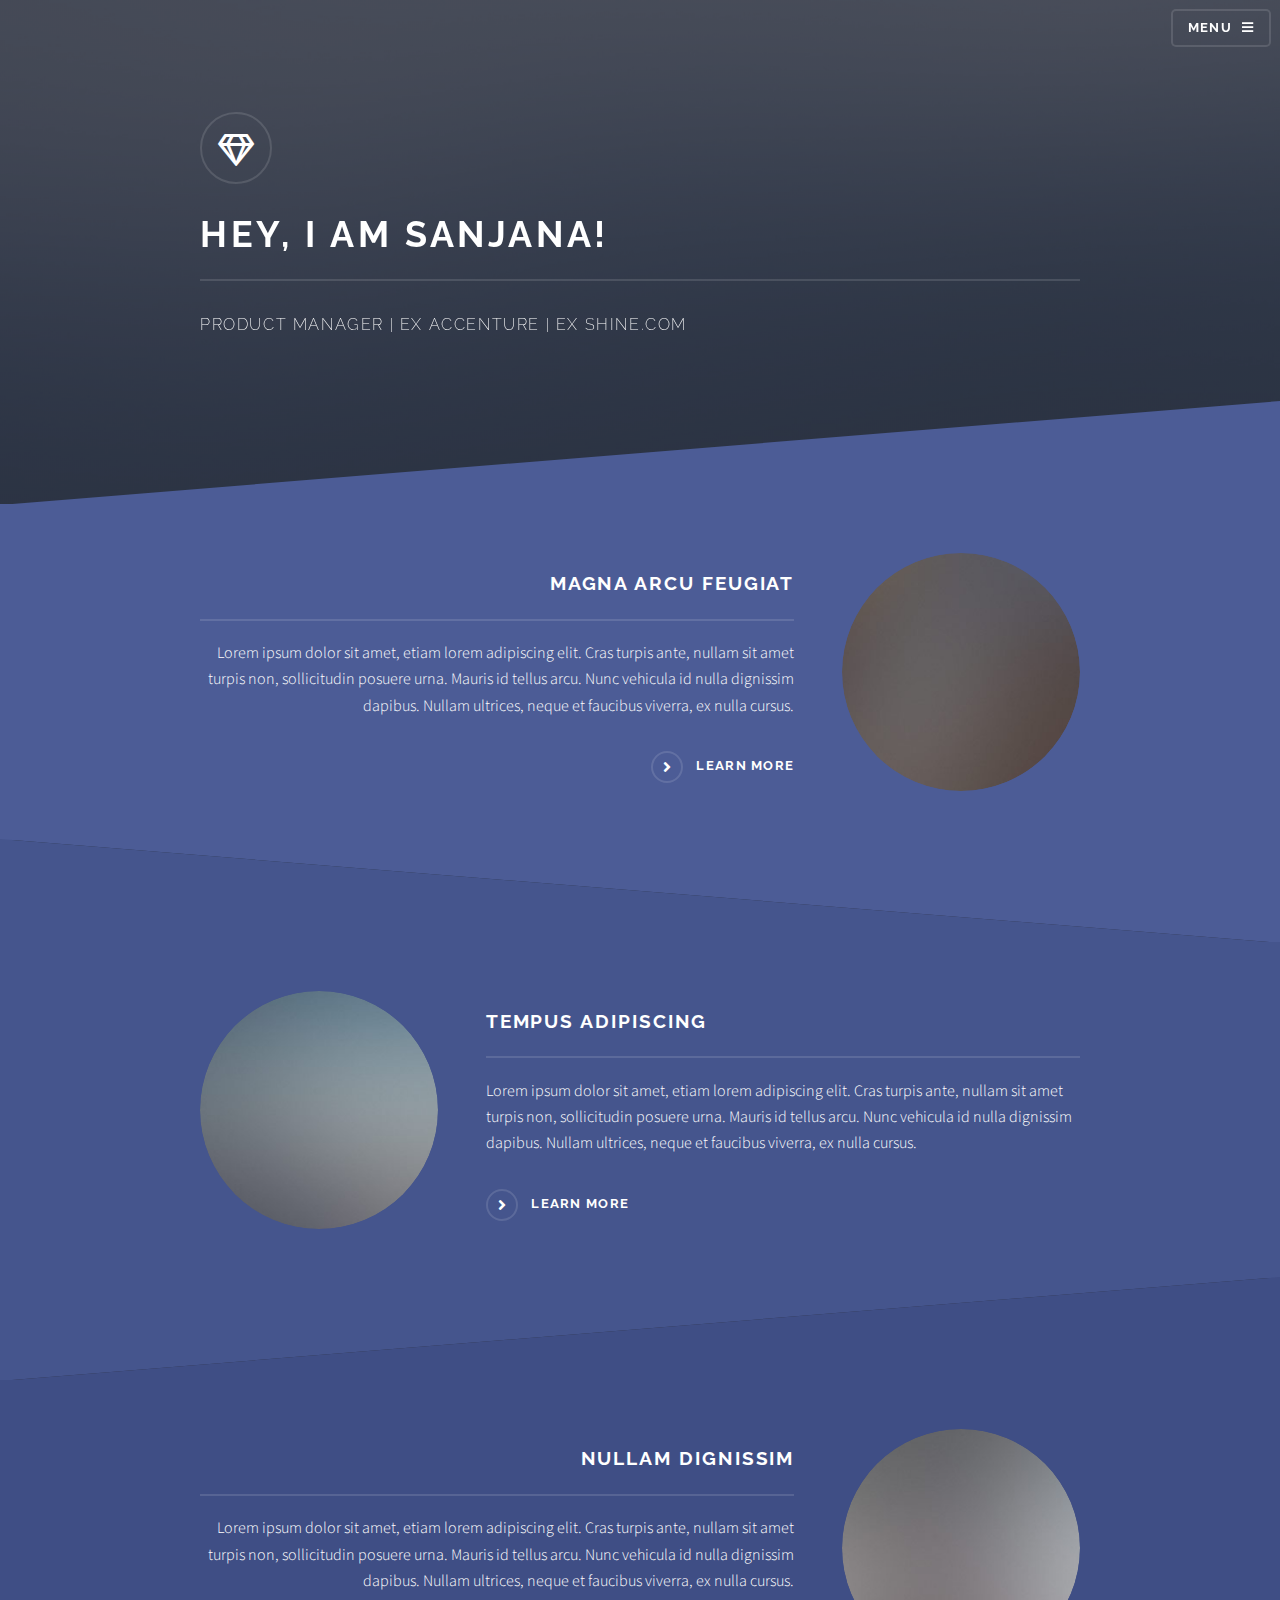
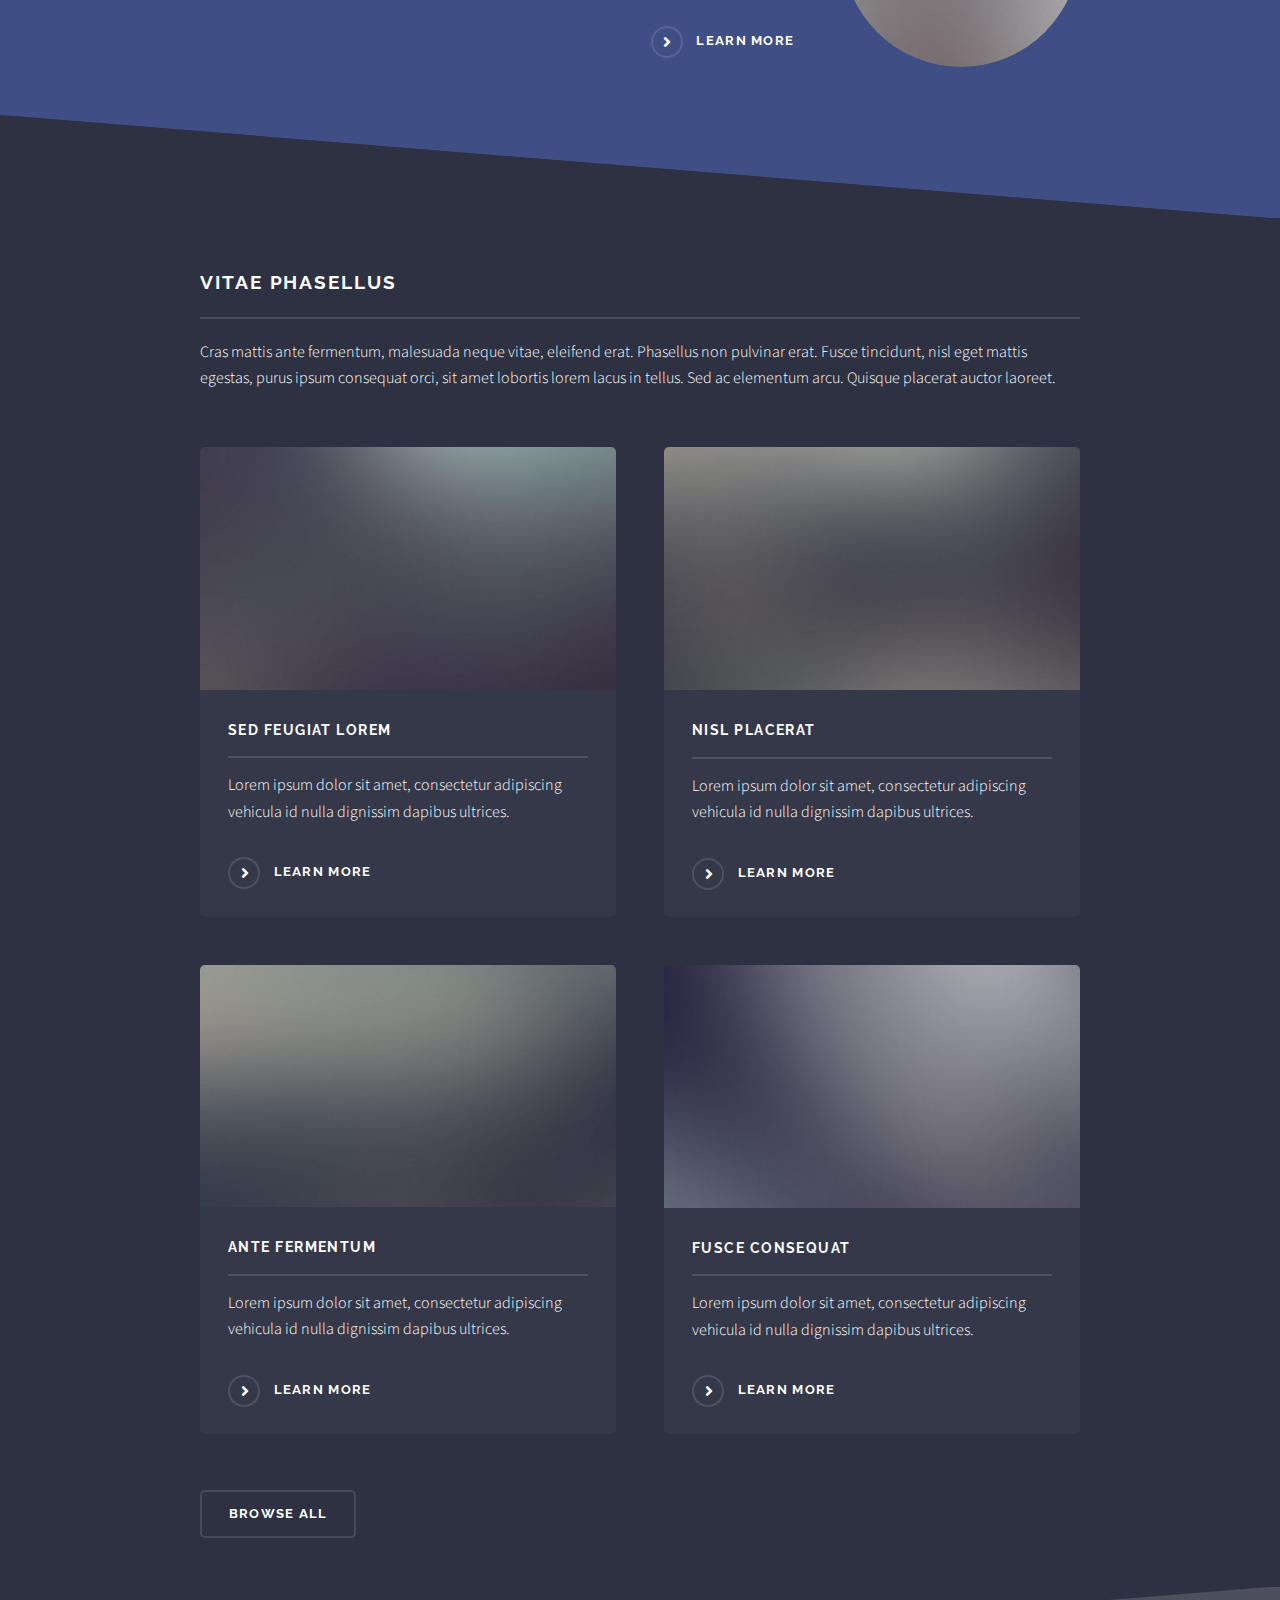
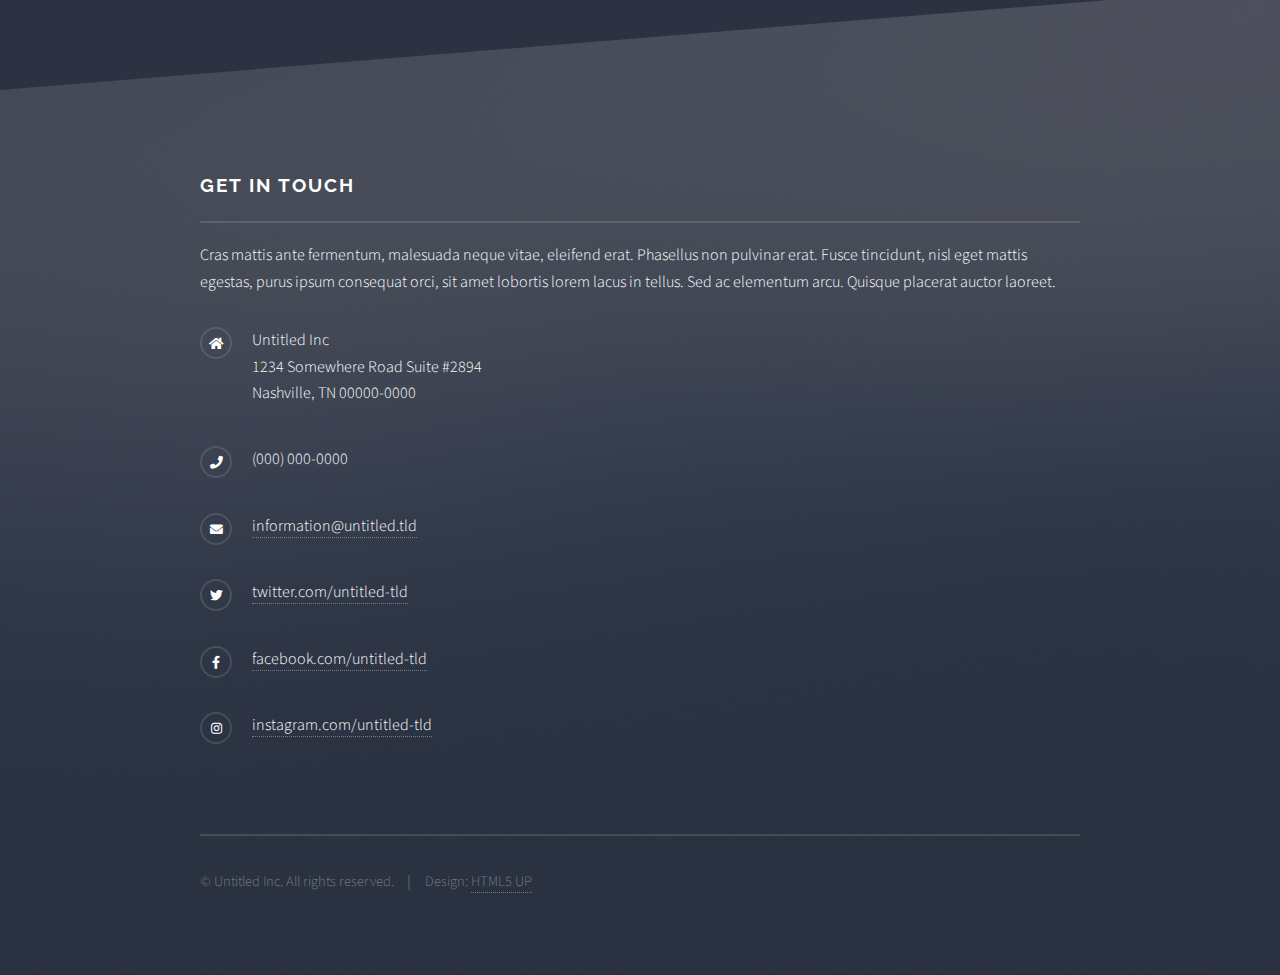
==== index.html @ 0831debf "Update index.html" ====
<!DOCTYPE HTML>
<html>
	<head>
		<title>Sanjana Dutta</title>
		<meta charset="utf-8" />
		<meta name="viewport" content="width=device-width, initial-scale=1, user-scalable=no" />
		<link rel="stylesheet" href="assets/css/main.css" />
		<noscript><link rel="stylesheet" href="assets/css/noscript.css" /></noscript>
	</head>
	<body class="is-preload">

		<!-- Page Wrapper -->
			<div id="page-wrapper">

				<!-- Header -->
					<header id="header" class="alt">
						<h1><a href="index.html">Solid State</a></h1>
						<nav>
							<a href="#menu">Menu</a>
						</nav>
					</header>

				<!-- Menu -->
					<nav id="menu">
						<div class="inner">
							<h2>Menu</h2>
							<ul class="links">
								<li><a href="index.html">Home</a></li>
								<li><a href="generic.html">Generic</a></li>
								<li><a href="elements.html">Elements</a></li>
							</ul>
							<a href="#" class="close">Close</a>
						</div>
					</nav>

				<!-- Banner -->
					<section id="banner">
						<div class="inner">
							<div class="logo"><span class="icon fa-gem"></span></div>
							<h2>Hey, I am Sanjana!</h2>
							<p>Product Manager | Ex Accenture | Ex Shine.com</p>
						</div>
					</section>

				<!-- Wrapper -->
					<section id="wrapper">

						<!-- One -->
							<section id="one" class="wrapper spotlight style1">
								<div class="inner">
									<a href="#" class="image"><img src="images/pic01.jpg" alt="" /></a>
									<div class="content">
										<h2 class="major">Magna arcu feugiat</h2>
										<p>Lorem ipsum dolor sit amet, etiam lorem adipiscing elit. Cras turpis ante, nullam sit amet turpis non, sollicitudin posuere urna. Mauris id tellus arcu. Nunc vehicula id nulla dignissim dapibus. Nullam ultrices, neque et faucibus viverra, ex nulla cursus.</p>
										<a href="#" class="special">Learn more</a>
									</div>
								</div>
							</section>

						<!-- Two -->
							<section id="two" class="wrapper alt spotlight style2">
								<div class="inner">
									<a href="#" class="image"><img src="images/pic02.jpg" alt="" /></a>
									<div class="content">
										<h2 class="major">Tempus adipiscing</h2>
										<p>Lorem ipsum dolor sit amet, etiam lorem adipiscing elit. Cras turpis ante, nullam sit amet turpis non, sollicitudin posuere urna. Mauris id tellus arcu. Nunc vehicula id nulla dignissim dapibus. Nullam ultrices, neque et faucibus viverra, ex nulla cursus.</p>
										<a href="#" class="special">Learn more</a>
									</div>
								</div>
							</section>

						<!-- Three -->
							<section id="three" class="wrapper spotlight style3">
								<div class="inner">
									<a href="#" class="image"><img src="images/pic03.jpg" alt="" /></a>
									<div class="content">
										<h2 class="major">Nullam dignissim</h2>
										<p>Lorem ipsum dolor sit amet, etiam lorem adipiscing elit. Cras turpis ante, nullam sit amet turpis non, sollicitudin posuere urna. Mauris id tellus arcu. Nunc vehicula id nulla dignissim dapibus. Nullam ultrices, neque et faucibus viverra, ex nulla cursus.</p>
										<a href="#" class="special">Learn more</a>
									</div>
								</div>
							</section>

						<!-- Four -->
							<section id="four" class="wrapper alt style1">
								<div class="inner">
									<h2 class="major">Vitae phasellus</h2>
									<p>Cras mattis ante fermentum, malesuada neque vitae, eleifend erat. Phasellus non pulvinar erat. Fusce tincidunt, nisl eget mattis egestas, purus ipsum consequat orci, sit amet lobortis lorem lacus in tellus. Sed ac elementum arcu. Quisque placerat auctor laoreet.</p>
									<section class="features">
										<article>
											<a href="#" class="image"><img src="images/pic04.jpg" alt="" /></a>
											<h3 class="major">Sed feugiat lorem</h3>
											<p>Lorem ipsum dolor sit amet, consectetur adipiscing vehicula id nulla dignissim dapibus ultrices.</p>
											<a href="#" class="special">Learn more</a>
										</article>
										<article>
											<a href="#" class="image"><img src="images/pic05.jpg" alt="" /></a>
											<h3 class="major">Nisl placerat</h3>
											<p>Lorem ipsum dolor sit amet, consectetur adipiscing vehicula id nulla dignissim dapibus ultrices.</p>
											<a href="#" class="special">Learn more</a>
										</article>
										<article>
											<a href="#" class="image"><img src="images/pic06.jpg" alt="" /></a>
											<h3 class="major">Ante fermentum</h3>
											<p>Lorem ipsum dolor sit amet, consectetur adipiscing vehicula id nulla dignissim dapibus ultrices.</p>
											<a href="#" class="special">Learn more</a>
										</article>
										<article>
											<a href="#" class="image"><img src="images/pic07.jpg" alt="" /></a>
											<h3 class="major">Fusce consequat</h3>
											<p>Lorem ipsum dolor sit amet, consectetur adipiscing vehicula id nulla dignissim dapibus ultrices.</p>
											<a href="#" class="special">Learn more</a>
										</article>
									</section>
									<ul class="actions">
										<li><a href="#" class="button">Browse All</a></li>
									</ul>
								</div>
							</section>

					</section>

				<!-- Footer -->
					<section id="footer">
						<div class="inner">
							<h2 class="major">Get in touch</h2>
							<p>Cras mattis ante fermentum, malesuada neque vitae, eleifend erat. Phasellus non pulvinar erat. Fusce tincidunt, nisl eget mattis egestas, purus ipsum consequat orci, sit amet lobortis lorem lacus in tellus. Sed ac elementum arcu. Quisque placerat auctor laoreet.</p>
							<ul class="contact">
								<li class="icon solid fa-home">
									Untitled Inc<br />
									1234 Somewhere Road Suite #2894<br />
									Nashville, TN 00000-0000
								</li>
								<li class="icon solid fa-phone">(000) 000-0000</li>
								<li class="icon solid fa-envelope"><a href="#">information@untitled.tld</a></li>
								<li class="icon brands fa-twitter"><a href="#">twitter.com/untitled-tld</a></li>
								<li class="icon brands fa-facebook-f"><a href="#">facebook.com/untitled-tld</a></li>
								<li class="icon brands fa-instagram"><a href="#">instagram.com/untitled-tld</a></li>
							</ul>
							<ul class="copyright">
								<li>&copy; Untitled Inc. All rights reserved.</li><li>Design: <a href="http://html5up.net">HTML5 UP</a></li>
							</ul>
						</div>
					</section>

			</div>

		<!-- Scripts -->
			<script src="assets/js/jquery.min.js"></script>
			<script src="assets/js/jquery.scrollex.min.js"></script>
			<script src="assets/js/browser.min.js"></script>
			<script src="assets/js/breakpoints.min.js"></script>
			<script src="assets/js/util.js"></script>
			<script src="assets/js/main.js"></script>

	</body>
</html>
---- assets/css/main.css ----
@import url(fontawesome-all.min.css);
@import url("https://fonts.googleapis.com/css?family=Raleway:200,700|Source+Sans+Pro:300,600,300italic,600italic");

/*
	Solid State by HTML5 UP
	html5up.net | @ajlkn
	Free for personal and commercial use under the CCA 3.0 license (html5up.net/license)
*/

html, body, div, span, applet, object,
iframe, h1, h2, h3, h4, h5, h6, p, blockquote,
pre, a, abbr, acronym, address, big, cite,
code, del, dfn, em, img, ins, kbd, q, s, samp,
small, strike, strong, sub, sup, tt, var, b,
u, i, center, dl, dt, dd, ol, ul, li, fieldset,
form, label, legend, table, caption, tbody,
tfoot, thead, tr, th, td, article, aside,
canvas, details, embed, figure, figcaption,
footer, header, hgroup, menu, nav, output, ruby,
section, summary, time, mark, audio, video {
	margin: 0;
	padding: 0;
	border: 0;
	font-size: 100%;
	font: inherit;
	vertical-align: baseline;}

article, aside, details, figcaption, figure,
footer, header, hgroup, menu, nav, section {
	display: block;}

body {
	line-height: 1;
}

ol, ul {
	list-style: none;
}

blockquote, q {
	quotes: none;
}

	blockquote:before, blockquote:after, q:before, q:after {
		content: '';
		content: none;
	}

table {
	border-collapse: collapse;
	border-spacing: 0;
}

body {
	-webkit-text-size-adjust: none;
}

mark {
	background-color: transparent;
	color: inherit;
}

input::-moz-focus-inner {
	border: 0;
	padding: 0;
}

input, select, textarea {
	-moz-appearance: none;
	-webkit-appearance: none;
	-ms-appearance: none;
	appearance: none;
}

/* Basic */

	@-ms-viewport {
		width: device-width;
	}

	body {
		-ms-overflow-style: scrollbar;
	}

	@media screen and (max-width: 480px) {

		html, body {
			min-width: 320px;
		}

	}

	html {
		box-sizing: border-box;
	}

	*, *:before, *:after {
		box-sizing: inherit;
	}

	body {
		background-color: #2e3141;
		background-image: linear-gradient(to top, rgba(46, 49, 65, 0.8), rgba(46, 49, 65, 0.8)), url("../../images/bg.jpg");
		background-size: auto, cover;
		background-attachment: fixed, fixed;
		background-position: center, center;
	}

		body.is-preload *, body.is-preload *:before, body.is-preload *:after {
			-moz-animation: none !important;
			-webkit-animation: none !important;
			-ms-animation: none !important;
			animation: none !important;
			-moz-transition: none !important;
			-webkit-transition: none !important;
			-ms-transition: none !important;
			transition: none !important;
		}

/* Type */

	body, input, select, textarea {
		color: #ffffff;
		font-family: "Source Sans Pro", Helvetica, sans-serif;
		font-size: 16.5pt;
		font-weight: 300;
		line-height: 1.65;
	}

		@media screen and (max-width: 1680px) {

			body, input, select, textarea {
				font-size: 13pt;
			}

		}

		@media screen and (max-width: 1280px) {

			body, input, select, textarea {
				font-size: 12pt;
			}

		}

		@media screen and (max-width: 980px) {

			body, input, select, textarea {
				font-size: 12pt;
			}

		}

		@media screen and (max-width: 736px) {

			body, input, select, textarea {
				font-size: 12pt;
			}

		}

		@media screen and (max-width: 480px) {

			body, input, select, textarea {
				font-size: 12pt;
			}

		}

	a {
		-moz-transition: color 0.2s ease-in-out, border-bottom-color 0.2s ease-in-out;
		-webkit-transition: color 0.2s ease-in-out, border-bottom-color 0.2s ease-in-out;
		-ms-transition: color 0.2s ease-in-out, border-bottom-color 0.2s ease-in-out;
		transition: color 0.2s ease-in-out, border-bottom-color 0.2s ease-in-out;
		border-bottom: dotted 1px rgba(255, 255, 255, 0.35);
		color: #ffffff;
		text-decoration: none;
	}

		a:hover {
			border-bottom-color: transparent;
			color: #ffffff !important;
		}

		a.special:not(.button) {
			text-decoration: none;
			border-bottom: 0;
			display: block;
			font-family: Raleway, Helvetica, sans-serif;
			font-size: 0.8em;
			font-weight: 700;
			letter-spacing: 0.1em;
			margin: 0 0 2em 0;
			text-transform: uppercase;
		}

			a.special:not(.button):before {
				-moz-osx-font-smoothing: grayscale;
				-webkit-font-smoothing: antialiased;
				display: inline-block;
				font-style: normal;
				font-variant: normal;
				text-rendering: auto;
				line-height: 1;
				text-transform: none !important;
				font-family: 'Font Awesome 5 Free';
				font-weight: 900;
			}

			a.special:not(.button):before {
				-moz-transition: background-color 0.2s ease-in-out;
				-webkit-transition: background-color 0.2s ease-in-out;
				-ms-transition: background-color 0.2s ease-in-out;
				transition: background-color 0.2s ease-in-out;
				border-radius: 100%;
				border: solid 2px rgba(255, 255, 255, 0.125);
				content: '\f105';
				display: inline-block;
				font-size: 1.25em;
				height: 2em;
				line-height: 1.75em;
				margin-right: 0.85em;
				text-align: center;
				text-indent: 0.15em;
				vertical-align: middle;
				width: 2em;
			}

			a.special:not(.button):hover:before {
				background-color: rgba(255, 255, 255, 0.025);
			}

			a.special:not(.button):active:before {
				background-color: rgba(255, 255, 255, 0.075);
			}

	strong, b {
		color: #ffffff;
		font-weight: 600;
	}

	em, i {
		font-style: italic;
	}

	p {
		margin: 0 0 2em 0;
	}

	h1, h2, h3, h4, h5, h6 {
		color: #ffffff;
		font-family: Raleway, Helvetica, sans-serif;
		font-weight: 700;
		letter-spacing: 0.1em;
		margin: 0 0 1em 0;
		text-transform: uppercase;
	}

		h1 a, h2 a, h3 a, h4 a, h5 a, h6 a {
			color: inherit;
			text-decoration: none;
			border-bottom: 0;
		}

		h1 span, h2 span, h3 span, h4 span, h5 span, h6 span {
			font-weight: 200;
		}

		h1.major, h2.major, h3.major, h4.major, h5.major, h6.major {
			padding-bottom: 1em;
			border-bottom: solid 2px rgba(255, 255, 255, 0.125);
		}

	h2 {
		font-size: 1.2em;
	}

	h3 {
		font-size: 0.9em;
	}

	h4 {
		font-size: 0.7em;
	}

	h5 {
		font-size: 0.7em;
	}

	h6 {
		font-size: 0.7em;
	}

	@media screen and (max-width: 736px) {

		h2 {
			font-size: 1em;
		}

		h3 {
			font-size: 0.8em;
		}

	}

	sub {
		font-size: 0.8em;
		position: relative;
		top: 0.5em;
	}

	sup {
		font-size: 0.8em;
		position: relative;
		top: -0.5em;
	}

	blockquote {
		border-left: solid 4px rgba(255, 255, 255, 0.125);
		font-style: italic;
		margin: 0 0 2em 0;
		padding: 0.5em 0 0.5em 2em;
	}

	code {
		background: rgba(255, 255, 255, 0.025);
		border-radius: 5px;
		border: solid 2px rgba(255, 255, 255, 0.125);
		font-family: "Courier New", monospace;
		font-size: 0.9em;
		margin: 0 0.25em;
		padding: 0.25em 0.65em;
	}

	pre {
		-webkit-overflow-scrolling: touch;
		font-family: "Courier New", monospace;
		font-size: 0.9em;
		margin: 0 0 2em 0;
	}

		pre code {
			display: block;
			line-height: 1.75em;
			padding: 1em 1.5em;
			overflow-x: auto;
		}

	hr {
		border: 0;
		border-bottom: solid 2px rgba(255, 255, 255, 0.125);
		margin: 2.5em 0;
	}

		hr.major {
			margin: 4em 0;
		}

	.align-left {
		text-align: left;
	}

	.align-center {
		text-align: center;
	}

	.align-right {
		text-align: right;
	}

/* Row */

	.row {
		display: flex;
		flex-wrap: wrap;
		box-sizing: border-box;
		align-items: stretch;
	}

		.row > * {
			box-sizing: border-box;
		}

		.row.gtr-uniform > * > :last-child {
			margin-bottom: 0;
		}

		.row.aln-left {
			justify-content: flex-start;
		}

		.row.aln-center {
			justify-content: center;
		}

		.row.aln-right {
			justify-content: flex-end;
		}

		.row.aln-top {
			align-items: flex-start;
		}

		.row.aln-middle {
			align-items: center;
		}

		.row.aln-bottom {
			align-items: flex-end;
		}

		.row > .imp {
			order: -1;
		}

		.row > .col-1 {
			width: 8.33333%;
		}

		.row > .off-1 {
			margin-left: 8.33333%;
		}

		.row > .col-2 {
			width: 16.66667%;
		}

		.row > .off-2 {
			margin-left: 16.66667%;
		}

		.row > .col-3 {
			width: 25%;
		}

		.row > .off-3 {
			margin-left: 25%;
		}

		.row > .col-4 {
			width: 33.33333%;
		}

		.row > .off-4 {
			margin-left: 33.33333%;
		}

		.row > .col-5 {
			width: 41.66667%;
		}

		.row > .off-5 {
			margin-left: 41.66667%;
		}

		.row > .col-6 {
			width: 50%;
		}

		.row > .off-6 {
			margin-left: 50%;
		}

		.row > .col-7 {
			width: 58.33333%;
		}

		.row > .off-7 {
			margin-left: 58.33333%;
		}

		.row > .col-8 {
			width: 66.66667%;
		}

		.row > .off-8 {
			margin-left: 66.66667%;
		}

		.row > .col-9 {
			width: 75%;
		}

		.row > .off-9 {
			margin-left: 75%;
		}

		.row > .col-10 {
			width: 83.33333%;
		}

		.row > .off-10 {
			margin-left: 83.33333%;
		}

		.row > .col-11 {
			width: 91.66667%;
		}

		.row > .off-11 {
			margin-left: 91.66667%;
		}

		.row > .col-12 {
			width: 100%;
		}

		.row > .off-12 {
			margin-left: 100%;
		}

		.row.gtr-0 {
			margin-top: 0;
			margin-left: 0em;
		}

			.row.gtr-0 > * {
				padding: 0 0 0 0em;
			}

			.row.gtr-0.gtr-uniform {
				margin-top: 0em;
			}

				.row.gtr-0.gtr-uniform > * {
					padding-top: 0em;
				}

		.row.gtr-25 {
			margin-top: 0;
			margin-left: -0.4375em;
		}

			.row.gtr-25 > * {
				padding: 0 0 0 0.4375em;
			}

			.row.gtr-25.gtr-uniform {
				margin-top: -0.4375em;
			}

				.row.gtr-25.gtr-uniform > * {
					padding-top: 0.4375em;
				}

		.row.gtr-50 {
			margin-top: 0;
			margin-left: -0.875em;
		}

			.row.gtr-50 > * {
				padding: 0 0 0 0.875em;
			}

			.row.gtr-50.gtr-uniform {
				margin-top: -0.875em;
			}

				.row.gtr-50.gtr-uniform > * {
					padding-top: 0.875em;
				}

		.row {
			margin-top: 0;
			margin-left: -1.75em;
		}

			.row > * {
				padding: 0 0 0 1.75em;
			}

			.row.gtr-uniform {
				margin-top: -1.75em;
			}

				.row.gtr-uniform > * {
					padding-top: 1.75em;
				}

		.row.gtr-150 {
			margin-top: 0;
			margin-left: -2.625em;
		}

			.row.gtr-150 > * {
				padding: 0 0 0 2.625em;
			}

			.row.gtr-150.gtr-uniform {
				margin-top: -2.625em;
			}

				.row.gtr-150.gtr-uniform > * {
					padding-top: 2.625em;
				}

		.row.gtr-200 {
			margin-top: 0;
			margin-left: -3.5em;
		}

			.row.gtr-200 > * {
				padding: 0 0 0 3.5em;
			}

			.row.gtr-200.gtr-uniform {
				margin-top: -3.5em;
			}

				.row.gtr-200.gtr-uniform > * {
					padding-top: 3.5em;
				}

		@media screen and (max-width: 1680px) {

			.row {
				display: flex;
				flex-wrap: wrap;
				box-sizing: border-box;
				align-items: stretch;
			}

				.row > * {
					box-sizing: border-box;
				}

				.row.gtr-uniform > * > :last-child {
					margin-bottom: 0;
				}

				.row.aln-left {
					justify-content: flex-start;
				}

				.row.aln-center {
					justify-content: center;
				}

				.row.aln-right {
					justify-content: flex-end;
				}

				.row.aln-top {
					align-items: flex-start;
				}

				.row.aln-middle {
					align-items: center;
				}

				.row.aln-bottom {
					align-items: flex-end;
				}

				.row > .imp-xlarge {
					order: -1;
				}

				.row > .col-1-xlarge {
					width: 8.33333%;
				}

				.row > .off-1-xlarge {
					margin-left: 8.33333%;
				}

				.row > .col-2-xlarge {
					width: 16.66667%;
				}

				.row > .off-2-xlarge {
					margin-left: 16.66667%;
				}

				.row > .col-3-xlarge {
					width: 25%;
				}

				.row > .off-3-xlarge {
					margin-left: 25%;
				}

				.row > .col-4-xlarge {
					width: 33.33333%;
				}

				.row > .off-4-xlarge {
					margin-left: 33.33333%;
				}

				.row > .col-5-xlarge {
					width: 41.66667%;
				}

				.row > .off-5-xlarge {
					margin-left: 41.66667%;
				}

				.row > .col-6-xlarge {
					width: 50%;
				}

				.row > .off-6-xlarge {
					margin-left: 50%;
				}

				.row > .col-7-xlarge {
					width: 58.33333%;
				}

				.row > .off-7-xlarge {
					margin-left: 58.33333%;
				}

				.row > .col-8-xlarge {
					width: 66.66667%;
				}

				.row > .off-8-xlarge {
					margin-left: 66.66667%;
				}

				.row > .col-9-xlarge {
					width: 75%;
				}

				.row > .off-9-xlarge {
					margin-left: 75%;
				}

				.row > .col-10-xlarge {
					width: 83.33333%;
				}

				.row > .off-10-xlarge {
					margin-left: 83.33333%;
				}

				.row > .col-11-xlarge {
					width: 91.66667%;
				}

				.row > .off-11-xlarge {
					margin-left: 91.66667%;
				}

				.row > .col-12-xlarge {
					width: 100%;
				}

				.row > .off-12-xlarge {
					margin-left: 100%;
				}

				.row.gtr-0 {
					margin-top: 0;
					margin-left: 0em;
				}

					.row.gtr-0 > * {
						padding: 0 0 0 0em;
					}

					.row.gtr-0.gtr-uniform {
						margin-top: 0em;
					}

						.row.gtr-0.gtr-uniform > * {
							padding-top: 0em;
						}

				.row.gtr-25 {
					margin-top: 0;
					margin-left: -0.4375em;
				}

					.row.gtr-25 > * {
						padding: 0 0 0 0.4375em;
					}

					.row.gtr-25.gtr-uniform {
						margin-top: -0.4375em;
					}

						.row.gtr-25.gtr-uniform > * {
							padding-top: 0.4375em;
						}

				.row.gtr-50 {
					margin-top: 0;
					margin-left: -0.875em;
				}

					.row.gtr-50 > * {
						padding: 0 0 0 0.875em;
					}

					.row.gtr-50.gtr-uniform {
						margin-top: -0.875em;
					}

						.row.gtr-50.gtr-uniform > * {
							padding-top: 0.875em;
						}

				.row {
					margin-top: 0;
					margin-left: -1.75em;
				}

					.row > * {
						padding: 0 0 0 1.75em;
					}

					.row.gtr-uniform {
						margin-top: -1.75em;
					}

						.row.gtr-uniform > * {
							padding-top: 1.75em;
						}

				.row.gtr-150 {
					margin-top: 0;
					margin-left: -2.625em;
				}

					.row.gtr-150 > * {
						padding: 0 0 0 2.625em;
					}

					.row.gtr-150.gtr-uniform {
						margin-top: -2.625em;
					}

						.row.gtr-150.gtr-uniform > * {
							padding-top: 2.625em;
						}

				.row.gtr-200 {
					margin-top: 0;
					margin-left: -3.5em;
				}

					.row.gtr-200 > * {
						padding: 0 0 0 3.5em;
					}

					.row.gtr-200.gtr-uniform {
						margin-top: -3.5em;
					}

						.row.gtr-200.gtr-uniform > * {
							padding-top: 3.5em;
						}

		}

		@media screen and (max-width: 1280px) {

			.row {
				display: flex;
				flex-wrap: wrap;
				box-sizing: border-box;
				align-items: stretch;
			}

				.row > * {
					box-sizing: border-box;
				}

				.row.gtr-uniform > * > :last-child {
					margin-bottom: 0;
				}

				.row.aln-left {
					justify-content: flex-start;
				}

				.row.aln-center {
					justify-content: center;
				}

				.row.aln-right {
					justify-content: flex-end;
				}

				.row.aln-top {
					align-items: flex-start;
				}

				.row.aln-middle {
					align-items: center;
				}

				.row.aln-bottom {
					align-items: flex-end;
				}

				.row > .imp-large {
					order: -1;
				}

				.row > .col-1-large {
					width: 8.33333%;
				}

				.row > .off-1-large {
					margin-left: 8.33333%;
				}

				.row > .col-2-large {
					width: 16.66667%;
				}

				.row > .off-2-large {
					margin-left: 16.66667%;
				}

				.row > .col-3-large {
					width: 25%;
				}

				.row > .off-3-large {
					margin-left: 25%;
				}

				.row > .col-4-large {
					width: 33.33333%;
				}

				.row > .off-4-large {
					margin-left: 33.33333%;
				}

				.row > .col-5-large {
					width: 41.66667%;
				}

				.row > .off-5-large {
					margin-left: 41.66667%;
				}

				.row > .col-6-large {
					width: 50%;
				}

				.row > .off-6-large {
					margin-left: 50%;
				}

				.row > .col-7-large {
					width: 58.33333%;
				}

				.row > .off-7-large {
					margin-left: 58.33333%;
				}

				.row > .col-8-large {
					width: 66.66667%;
				}

				.row > .off-8-large {
					margin-left: 66.66667%;
				}

				.row > .col-9-large {
					width: 75%;
				}

				.row > .off-9-large {
					margin-left: 75%;
				}

				.row > .col-10-large {
					width: 83.33333%;
				}

				.row > .off-10-large {
					margin-left: 83.33333%;
				}

				.row > .col-11-large {
					width: 91.66667%;
				}

				.row > .off-11-large {
					margin-left: 91.66667%;
				}

				.row > .col-12-large {
					width: 100%;
				}

				.row > .off-12-large {
					margin-left: 100%;
				}

				.row.gtr-0 {
					margin-top: 0;
					margin-left: 0em;
				}

					.row.gtr-0 > * {
						padding: 0 0 0 0em;
					}

					.row.gtr-0.gtr-uniform {
						margin-top: 0em;
					}

						.row.gtr-0.gtr-uniform > * {
							padding-top: 0em;
						}

				.row.gtr-25 {
					margin-top: 0;
					margin-left: -0.4375em;
				}

					.row.gtr-25 > * {
						padding: 0 0 0 0.4375em;
					}

					.row.gtr-25.gtr-uniform {
						margin-top: -0.4375em;
					}

						.row.gtr-25.gtr-uniform > * {
							padding-top: 0.4375em;
						}

				.row.gtr-50 {
					margin-top: 0;
					margin-left: -0.875em;
				}

					.row.gtr-50 > * {
						padding: 0 0 0 0.875em;
					}

					.row.gtr-50.gtr-uniform {
						margin-top: -0.875em;
					}

						.row.gtr-50.gtr-uniform > * {
							padding-top: 0.875em;
						}

				.row {
					margin-top: 0;
					margin-left: -1.75em;
				}

					.row > * {
						padding: 0 0 0 1.75em;
					}

					.row.gtr-uniform {
						margin-top: -1.75em;
					}

						.row.gtr-uniform > * {
							padding-top: 1.75em;
						}

				.row.gtr-150 {
					margin-top: 0;
					margin-left: -2.625em;
				}

					.row.gtr-150 > * {
						padding: 0 0 0 2.625em;
					}

					.row.gtr-150.gtr-uniform {
						margin-top: -2.625em;
					}

						.row.gtr-150.gtr-uniform > * {
							padding-top: 2.625em;
						}

				.row.gtr-200 {
					margin-top: 0;
					margin-left: -3.5em;
				}

					.row.gtr-200 > * {
						padding: 0 0 0 3.5em;
					}

					.row.gtr-200.gtr-uniform {
						margin-top: -3.5em;
					}

						.row.gtr-200.gtr-uniform > * {
							padding-top: 3.5em;
						}

		}

		@media screen and (max-width: 980px) {

			.row {
				display: flex;
				flex-wrap: wrap;
				box-sizing: border-box;
				align-items: stretch;
			}

				.row > * {
					box-sizing: border-box;
				}

				.row.gtr-uniform > * > :last-child {
					margin-bottom: 0;
				}

				.row.aln-left {
					justify-content: flex-start;
				}

				.row.aln-center {
					justify-content: center;
				}

				.row.aln-right {
					justify-content: flex-end;
				}

				.row.aln-top {
					align-items: flex-start;
				}

				.row.aln-middle {
					align-items: center;
				}

				.row.aln-bottom {
					align-items: flex-end;
				}

				.row > .imp-medium {
					order: -1;
				}

				.row > .col-1-medium {
					width: 8.33333%;
				}

				.row > .off-1-medium {
					margin-left: 8.33333%;
				}

				.row > .col-2-medium {
					width: 16.66667%;
				}

				.row > .off-2-medium {
					margin-left: 16.66667%;
				}

				.row > .col-3-medium {
					width: 25%;
				}

				.row > .off-3-medium {
					margin-left: 25%;
				}

				.row > .col-4-medium {
					width: 33.33333%;
				}

				.row > .off-4-medium {
					margin-left: 33.33333%;
				}

				.row > .col-5-medium {
					width: 41.66667%;
				}

				.row > .off-5-medium {
					margin-left: 41.66667%;
				}

				.row > .col-6-medium {
					width: 50%;
				}

				.row > .off-6-medium {
					margin-left: 50%;
				}

				.row > .col-7-medium {
					width: 58.33333%;
				}

				.row > .off-7-medium {
					margin-left: 58.33333%;
				}

				.row > .col-8-medium {
					width: 66.66667%;
				}

				.row > .off-8-medium {
					margin-left: 66.66667%;
				}

				.row > .col-9-medium {
					width: 75%;
				}

				.row > .off-9-medium {
					margin-left: 75%;
				}

				.row > .col-10-medium {
					width: 83.33333%;
				}

				.row > .off-10-medium {
					margin-left: 83.33333%;
				}

				.row > .col-11-medium {
					width: 91.66667%;
				}

				.row > .off-11-medium {
					margin-left: 91.66667%;
				}

				.row > .col-12-medium {
					width: 100%;
				}

				.row > .off-12-medium {
					margin-left: 100%;
				}

				.row.gtr-0 {
					margin-top: 0;
					margin-left: 0em;
				}

					.row.gtr-0 > * {
						padding: 0 0 0 0em;
					}

					.row.gtr-0.gtr-uniform {
						margin-top: 0em;
					}

						.row.gtr-0.gtr-uniform > * {
							padding-top: 0em;
						}

				.row.gtr-25 {
					margin-top: 0;
					margin-left: -0.4375em;
				}

					.row.gtr-25 > * {
						padding: 0 0 0 0.4375em;
					}

					.row.gtr-25.gtr-uniform {
						margin-top: -0.4375em;
					}

						.row.gtr-25.gtr-uniform > * {
							padding-top: 0.4375em;
						}

				.row.gtr-50 {
					margin-top: 0;
					margin-left: -0.875em;
				}

					.row.gtr-50 > * {
						padding: 0 0 0 0.875em;
					}

					.row.gtr-50.gtr-uniform {
						margin-top: -0.875em;
					}

						.row.gtr-50.gtr-uniform > * {
							padding-top: 0.875em;
						}

				.row {
					margin-top: 0;
					margin-left: -1.75em;
				}

					.row > * {
						padding: 0 0 0 1.75em;
					}

					.row.gtr-uniform {
						margin-top: -1.75em;
					}

						.row.gtr-uniform > * {
							padding-top: 1.75em;
						}

				.row.gtr-150 {
					margin-top: 0;
					margin-left: -2.625em;
				}

					.row.gtr-150 > * {
						padding: 0 0 0 2.625em;
					}

					.row.gtr-150.gtr-uniform {
						margin-top: -2.625em;
					}

						.row.gtr-150.gtr-uniform > * {
							padding-top: 2.625em;
						}

				.row.gtr-200 {
					margin-top: 0;
					margin-left: -3.5em;
				}

					.row.gtr-200 > * {
						padding: 0 0 0 3.5em;
					}

					.row.gtr-200.gtr-uniform {
						margin-top: -3.5em;
					}

						.row.gtr-200.gtr-uniform > * {
							padding-top: 3.5em;
						}

		}

		@media screen and (max-width: 736px) {

			.row {
				display: flex;
				flex-wrap: wrap;
				box-sizing: border-box;
				align-items: stretch;
			}

				.row > * {
					box-sizing: border-box;
				}

				.row.gtr-uniform > * > :last-child {
					margin-bottom: 0;
				}

				.row.aln-left {
					justify-content: flex-start;
				}

				.row.aln-center {
					justify-content: center;
				}

				.row.aln-right {
					justify-content: flex-end;
				}

				.row.aln-top {
					align-items: flex-start;
				}

				.row.aln-middle {
					align-items: center;
				}

				.row.aln-bottom {
					align-items: flex-end;
				}

				.row > .imp-small {
					order: -1;
				}

				.row > .col-1-small {
					width: 8.33333%;
				}

				.row > .off-1-small {
					margin-left: 8.33333%;
				}

				.row > .col-2-small {
					width: 16.66667%;
				}

				.row > .off-2-small {
					margin-left: 16.66667%;
				}

				.row > .col-3-small {
					width: 25%;
				}

				.row > .off-3-small {
					margin-left: 25%;
				}

				.row > .col-4-small {
					width: 33.33333%;
				}

				.row > .off-4-small {
					margin-left: 33.33333%;
				}

				.row > .col-5-small {
					width: 41.66667%;
				}

				.row > .off-5-small {
					margin-left: 41.66667%;
				}

				.row > .col-6-small {
					width: 50%;
				}

				.row > .off-6-small {
					margin-left: 50%;
				}

				.row > .col-7-small {
					width: 58.33333%;
				}

				.row > .off-7-small {
					margin-left: 58.33333%;
				}

				.row > .col-8-small {
					width: 66.66667%;
				}

				.row > .off-8-small {
					margin-left: 66.66667%;
				}

				.row > .col-9-small {
					width: 75%;
				}

				.row > .off-9-small {
					margin-left: 75%;
				}

				.row > .col-10-small {
					width: 83.33333%;
				}

				.row > .off-10-small {
					margin-left: 83.33333%;
				}

				.row > .col-11-small {
					width: 91.66667%;
				}

				.row > .off-11-small {
					margin-left: 91.66667%;
				}

				.row > .col-12-small {
					width: 100%;
				}

				.row > .off-12-small {
					margin-left: 100%;
				}

				.row.gtr-0 {
					margin-top: 0;
					margin-left: 0em;
				}

					.row.gtr-0 > * {
						padding: 0 0 0 0em;
					}

					.row.gtr-0.gtr-uniform {
						margin-top: 0em;
					}

						.row.gtr-0.gtr-uniform > * {
							padding-top: 0em;
						}

				.row.gtr-25 {
					margin-top: 0;
					margin-left: -0.3125em;
				}

					.row.gtr-25 > * {
						padding: 0 0 0 0.3125em;
					}

					.row.gtr-25.gtr-uniform {
						margin-top: -0.3125em;
					}

						.row.gtr-25.gtr-uniform > * {
							padding-top: 0.3125em;
						}

				.row.gtr-50 {
					margin-top: 0;
					margin-left: -0.625em;
				}

					.row.gtr-50 > * {
						padding: 0 0 0 0.625em;
					}

					.row.gtr-50.gtr-uniform {
						margin-top: -0.625em;
					}

						.row.gtr-50.gtr-uniform > * {
							padding-top: 0.625em;
						}

				.row {
					margin-top: 0;
					margin-left: -1.25em;
				}

					.row > * {
						padding: 0 0 0 1.25em;
					}

					.row.gtr-uniform {
						margin-top: -1.25em;
					}

						.row.gtr-uniform > * {
							padding-top: 1.25em;
						}

				.row.gtr-150 {
					margin-top: 0;
					margin-left: -1.875em;
				}

					.row.gtr-150 > * {
						padding: 0 0 0 1.875em;
					}

					.row.gtr-150.gtr-uniform {
						margin-top: -1.875em;
					}

						.row.gtr-150.gtr-uniform > * {
							padding-top: 1.875em;
						}

				.row.gtr-200 {
					margin-top: 0;
					margin-left: -2.5em;
				}

					.row.gtr-200 > * {
						padding: 0 0 0 2.5em;
					}

					.row.gtr-200.gtr-uniform {
						margin-top: -2.5em;
					}

						.row.gtr-200.gtr-uniform > * {
							padding-top: 2.5em;
						}

		}

		@media screen and (max-width: 480px) {

			.row {
				display: flex;
				flex-wrap: wrap;
				box-sizing: border-box;
				align-items: stretch;
			}

				.row > * {
					box-sizing: border-box;
				}

				.row.gtr-uniform > * > :last-child {
					margin-bottom: 0;
				}

				.row.aln-left {
					justify-content: flex-start;
				}

				.row.aln-center {
					justify-content: center;
				}

				.row.aln-right {
					justify-content: flex-end;
				}

				.row.aln-top {
					align-items: flex-start;
				}

				.row.aln-middle {
					align-items: center;
				}

				.row.aln-bottom {
					align-items: flex-end;
				}

				.row > .imp-xsmall {
					order: -1;
				}

				.row > .col-1-xsmall {
					width: 8.33333%;
				}

				.row > .off-1-xsmall {
					margin-left: 8.33333%;
				}

				.row > .col-2-xsmall {
					width: 16.66667%;
				}

				.row > .off-2-xsmall {
					margin-left: 16.66667%;
				}

				.row > .col-3-xsmall {
					width: 25%;
				}

				.row > .off-3-xsmall {
					margin-left: 25%;
				}

				.row > .col-4-xsmall {
					width: 33.33333%;
				}

				.row > .off-4-xsmall {
					margin-left: 33.33333%;
				}

				.row > .col-5-xsmall {
					width: 41.66667%;
				}

				.row > .off-5-xsmall {
					margin-left: 41.66667%;
				}

				.row > .col-6-xsmall {
					width: 50%;
				}

				.row > .off-6-xsmall {
					margin-left: 50%;
				}

				.row > .col-7-xsmall {
					width: 58.33333%;
				}

				.row > .off-7-xsmall {
					margin-left: 58.33333%;
				}

				.row > .col-8-xsmall {
					width: 66.66667%;
				}

				.row > .off-8-xsmall {
					margin-left: 66.66667%;
				}

				.row > .col-9-xsmall {
					width: 75%;
				}

				.row > .off-9-xsmall {
					margin-left: 75%;
				}

				.row > .col-10-xsmall {
					width: 83.33333%;
				}

				.row > .off-10-xsmall {
					margin-left: 83.33333%;
				}

				.row > .col-11-xsmall {
					width: 91.66667%;
				}

				.row > .off-11-xsmall {
					margin-left: 91.66667%;
				}

				.row > .col-12-xsmall {
					width: 100%;
				}

				.row > .off-12-xsmall {
					margin-left: 100%;
				}

				.row.gtr-0 {
					margin-top: 0;
					margin-left: 0em;
				}

					.row.gtr-0 > * {
						padding: 0 0 0 0em;
					}

					.row.gtr-0.gtr-uniform {
						margin-top: 0em;
					}

						.row.gtr-0.gtr-uniform > * {
							padding-top: 0em;
						}

				.row.gtr-25 {
					margin-top: 0;
					margin-left: -0.3125em;
				}

					.row.gtr-25 > * {
						padding: 0 0 0 0.3125em;
					}

					.row.gtr-25.gtr-uniform {
						margin-top: -0.3125em;
					}

						.row.gtr-25.gtr-uniform > * {
							padding-top: 0.3125em;
						}

				.row.gtr-50 {
					margin-top: 0;
					margin-left: -0.625em;
				}

					.row.gtr-50 > * {
						padding: 0 0 0 0.625em;
					}

					.row.gtr-50.gtr-uniform {
						margin-top: -0.625em;
					}

						.row.gtr-50.gtr-uniform > * {
							padding-top: 0.625em;
						}

				.row {
					margin-top: 0;
					margin-left: -1.25em;
				}

					.row > * {
						padding: 0 0 0 1.25em;
					}

					.row.gtr-uniform {
						margin-top: -1.25em;
					}

						.row.gtr-uniform > * {
							padding-top: 1.25em;
						}

				.row.gtr-150 {
					margin-top: 0;
					margin-left: -1.875em;
				}

					.row.gtr-150 > * {
						padding: 0 0 0 1.875em;
					}

					.row.gtr-150.gtr-uniform {
						margin-top: -1.875em;
					}

						.row.gtr-150.gtr-uniform > * {
							padding-top: 1.875em;
						}

				.row.gtr-200 {
					margin-top: 0;
					margin-left: -2.5em;
				}

					.row.gtr-200 > * {
						padding: 0 0 0 2.5em;
					}

					.row.gtr-200.gtr-uniform {
						margin-top: -2.5em;
					}

						.row.gtr-200.gtr-uniform > * {
							padding-top: 2.5em;
						}

		}

		@media screen and (max-width: 360px) {

			.row {
				display: flex;
				flex-wrap: wrap;
				box-sizing: border-box;
				align-items: stretch;
			}

				.row > * {
					box-sizing: border-box;
				}

				.row.gtr-uniform > * > :last-child {
					margin-bottom: 0;
				}

				.row.aln-left {
					justify-content: flex-start;
				}

				.row.aln-center {
					justify-content: center;
				}

				.row.aln-right {
					justify-content: flex-end;
				}

				.row.aln-top {
					align-items: flex-start;
				}

				.row.aln-middle {
					align-items: center;
				}

				.row.aln-bottom {
					align-items: flex-end;
				}

				.row > .imp-xxsmall {
					order: -1;
				}

				.row > .col-1-xxsmall {
					width: 8.33333%;
				}

				.row > .off-1-xxsmall {
					margin-left: 8.33333%;
				}

				.row > .col-2-xxsmall {
					width: 16.66667%;
				}

				.row > .off-2-xxsmall {
					margin-left: 16.66667%;
				}

				.row > .col-3-xxsmall {
					width: 25%;
				}

				.row > .off-3-xxsmall {
					margin-left: 25%;
				}

				.row > .col-4-xxsmall {
					width: 33.33333%;
				}

				.row > .off-4-xxsmall {
					margin-left: 33.33333%;
				}

				.row > .col-5-xxsmall {
					width: 41.66667%;
				}

				.row > .off-5-xxsmall {
					margin-left: 41.66667%;
				}

				.row > .col-6-xxsmall {
					width: 50%;
				}

				.row > .off-6-xxsmall {
					margin-left: 50%;
				}

				.row > .col-7-xxsmall {
					width: 58.33333%;
				}

				.row > .off-7-xxsmall {
					margin-left: 58.33333%;
				}

				.row > .col-8-xxsmall {
					width: 66.66667%;
				}

				.row > .off-8-xxsmall {
					margin-left: 66.66667%;
				}

				.row > .col-9-xxsmall {
					width: 75%;
				}

				.row > .off-9-xxsmall {
					margin-left: 75%;
				}

				.row > .col-10-xxsmall {
					width: 83.33333%;
				}

				.row > .off-10-xxsmall {
					margin-left: 83.33333%;
				}

				.row > .col-11-xxsmall {
					width: 91.66667%;
				}

				.row > .off-11-xxsmall {
					margin-left: 91.66667%;
				}

				.row > .col-12-xxsmall {
					width: 100%;
				}

				.row > .off-12-xxsmall {
					margin-left: 100%;
				}

				.row.gtr-0 {
					margin-top: 0;
					margin-left: 0em;
				}

					.row.gtr-0 > * {
						padding: 0 0 0 0em;
					}

					.row.gtr-0.gtr-uniform {
						margin-top: 0em;
					}

						.row.gtr-0.gtr-uniform > * {
							padding-top: 0em;
						}

				.row.gtr-25 {
					margin-top: 0;
					margin-left: -0.3125em;
				}

					.row.gtr-25 > * {
						padding: 0 0 0 0.3125em;
					}

					.row.gtr-25.gtr-uniform {
						margin-top: -0.3125em;
					}

						.row.gtr-25.gtr-uniform > * {
							padding-top: 0.3125em;
						}

				.row.gtr-50 {
					margin-top: 0;
					margin-left: -0.625em;
				}

					.row.gtr-50 > * {
						padding: 0 0 0 0.625em;
					}

					.row.gtr-50.gtr-uniform {
						margin-top: -0.625em;
					}

						.row.gtr-50.gtr-uniform > * {
							padding-top: 0.625em;
						}

				.row {
					margin-top: 0;
					margin-left: -1.25em;
				}

					.row > * {
						padding: 0 0 0 1.25em;
					}

					.row.gtr-uniform {
						margin-top: -1.25em;
					}

						.row.gtr-uniform > * {
							padding-top: 1.25em;
						}

				.row.gtr-150 {
					margin-top: 0;
					margin-left: -1.875em;
				}

					.row.gtr-150 > * {
						padding: 0 0 0 1.875em;
					}

					.row.gtr-150.gtr-uniform {
						margin-top: -1.875em;
					}

						.row.gtr-150.gtr-uniform > * {
							padding-top: 1.875em;
						}

				.row.gtr-200 {
					margin-top: 0;
					margin-left: -2.5em;
				}

					.row.gtr-200 > * {
						padding: 0 0 0 2.5em;
					}

					.row.gtr-200.gtr-uniform {
						margin-top: -2.5em;
					}

						.row.gtr-200.gtr-uniform > * {
							padding-top: 2.5em;
						}

		}

/* Section/Article */

	section.special, article.special {
		text-align: center;
	}

/* Form */

	form {
		margin: 0 0 2em 0;
	}

		form > :last-child {
			margin-bottom: 0;
		}

		form > .fields {
			display: -moz-flex;
			display: -webkit-flex;
			display: -ms-flex;
			display: flex;
			-moz-flex-wrap: wrap;
			-webkit-flex-wrap: wrap;
			-ms-flex-wrap: wrap;
			flex-wrap: wrap;
			width: calc(100% + 3em);
			margin: -1.5em 0 2em -1.5em;
		}

			form > .fields > .field {
				-moz-flex-grow: 0;
				-webkit-flex-grow: 0;
				-ms-flex-grow: 0;
				flex-grow: 0;
				-moz-flex-shrink: 0;
				-webkit-flex-shrink: 0;
				-ms-flex-shrink: 0;
				flex-shrink: 0;
				padding: 1.5em 0 0 1.5em;
				width: calc(100% - 1.5em);
			}

				form > .fields > .field.half {
					width: calc(50% - 0.75em);
				}

				form > .fields > .field.third {
					width: calc(100%/3 - 0.5em);
				}

				form > .fields > .field.quarter {
					width: calc(25% - 0.375em);
				}

		@media screen and (max-width: 480px) {

			form > .fields {
				width: calc(100% + 3em);
				margin: -1.5em 0 2em -1.5em;
			}

				form > .fields > .field {
					padding: 1.5em 0 0 1.5em;
					width: calc(100% - 1.5em);
				}

					form > .fields > .field.half {
						width: calc(100% - 1.5em);
					}

					form > .fields > .field.third {
						width: calc(100% - 1.5em);
					}

					form > .fields > .field.quarter {
						width: calc(100% - 1.5em);
					}

		}

	label {
		color: #ffffff;
		display: block;
		font-family: Raleway, Helvetica, sans-serif;
		font-size: 0.8em;
		font-weight: 700;
		letter-spacing: 0.1em;
		margin: 0 0 0.7em 0;
		text-transform: uppercase;
	}

	input[type="text"],
	input[type="password"],
	input[type="email"],
	input[type="tel"],
	select,
	textarea {
		-moz-appearance: none;
		-webkit-appearance: none;
		-ms-appearance: none;
		appearance: none;
		background: rgba(255, 255, 255, 0.025);
		border-radius: 5px;
		border: none;
		border: solid 2px rgba(255, 255, 255, 0.125);
		color: inherit;
		display: block;
		outline: 0;
		padding: 0 1em;
		text-decoration: none;
		width: 100%;
	}

		input[type="text"]:invalid,
		input[type="password"]:invalid,
		input[type="email"]:invalid,
		input[type="tel"]:invalid,
		select:invalid,
		textarea:invalid {
			box-shadow: none;
		}

		input[type="text"]:focus,
		input[type="password"]:focus,
		input[type="email"]:focus,
		input[type="tel"]:focus,
		select:focus,
		textarea:focus {
			border-color: #5b6ba6;
		}

	select {
		background-image: url("data:image/svg+xml;charset=utf8,%3Csvg xmlns='http://www.w3.org/2000/svg' width='40' height='40' preserveAspectRatio='none' viewBox='0 0 40 40'%3E%3Cpath d='M9.4,12.3l10.4,10.4l10.4-10.4c0.2-0.2,0.5-0.4,0.9-0.4c0.3,0,0.6,0.1,0.9,0.4l3.3,3.3c0.2,0.2,0.4,0.5,0.4,0.9 c0,0.4-0.1,0.6-0.4,0.9L20.7,31.9c-0.2,0.2-0.5,0.4-0.9,0.4c-0.3,0-0.6-0.1-0.9-0.4L4.3,17.3c-0.2-0.2-0.4-0.5-0.4-0.9 c0-0.4,0.1-0.6,0.4-0.9l3.3-3.3c0.2-0.2,0.5-0.4,0.9-0.4S9.1,12.1,9.4,12.3z' fill='rgba(255, 255, 255, 0.125)' /%3E%3C/svg%3E");
		background-size: 1.25rem;
		background-repeat: no-repeat;
		background-position: calc(100% - 1rem) center;
		height: 2.75em;
		padding-right: 2.75em;
		text-overflow: ellipsis;
	}

		select option {
			color: #ffffff;
			background: #2e3141;
		}

		select:focus::-ms-value {
			background-color: transparent;
		}

		select::-ms-expand {
			display: none;
		}

	input[type="text"],
	input[type="password"],
	input[type="email"],
	select {
		height: 2.75em;
	}

	textarea {
		padding: 0.75em 1em;
	}

	input[type="checkbox"],
	input[type="radio"] {
		-moz-appearance: none;
		-webkit-appearance: none;
		-ms-appearance: none;
		appearance: none;
		display: block;
		float: left;
		margin-right: -2em;
		opacity: 0;
		width: 1em;
		z-index: -1;
	}

		input[type="checkbox"] + label,
		input[type="radio"] + label {
			text-decoration: none;
			color: #ffffff;
			cursor: pointer;
			display: inline-block;
			font-size: 1em;
			font-family: "Source Sans Pro", Helvetica, sans-serif;
			text-transform: none;
			letter-spacing: 0;
			font-weight: 300;
			padding-left: 2.4em;
			padding-right: 0.75em;
			position: relative;
		}

			input[type="checkbox"] + label:before,
			input[type="radio"] + label:before {
				-moz-osx-font-smoothing: grayscale;
				-webkit-font-smoothing: antialiased;
				display: inline-block;
				font-style: normal;
				font-variant: normal;
				text-rendering: auto;
				line-height: 1;
				text-transform: none !important;
				font-family: 'Font Awesome 5 Free';
				font-weight: 900;
			}

			input[type="checkbox"] + label:before,
			input[type="radio"] + label:before {
				background: rgba(255, 255, 255, 0.025);
				border-radius: 5px;
				border: solid 2px rgba(255, 255, 255, 0.125);
				content: '';
				display: inline-block;
				font-size: 0.8em;
				height: 2.0625em;
				left: 0;
				line-height: 2.0625em;
				position: absolute;
				text-align: center;
				top: 0;
				width: 2.0625em;
			}

		input[type="checkbox"]:checked + label:before,
		input[type="radio"]:checked + label:before {
			background: #ffffff;
			border-color: #ffffff;
			content: '\f00c';
			color: #2e3141;
		}

		input[type="checkbox"]:focus + label:before,
		input[type="radio"]:focus + label:before {
			border-color: #4c5c96;
		}

	input[type="checkbox"] + label:before {
		border-radius: 5px;
	}

	input[type="radio"] + label:before {
		border-radius: 100%;
	}

	::-webkit-input-placeholder {
		color: rgba(255, 255, 255, 0.35) !important;
		opacity: 1.0;
	}

	:-moz-placeholder {
		color: rgba(255, 255, 255, 0.35) !important;
		opacity: 1.0;
	}

	::-moz-placeholder {
		color: rgba(255, 255, 255, 0.35) !important;
		opacity: 1.0;
	}

	:-ms-input-placeholder {
		color: rgba(255, 255, 255, 0.35) !important;
		opacity: 1.0;
	}

/* Box */

	.box {
		border-radius: 5px;
		border: solid 2px rgba(255, 255, 255, 0.125);
		margin-bottom: 2em;
		padding: 1.5em;
	}

		.box > :last-child,
		.box > :last-child > :last-child,
		.box > :last-child > :last-child > :last-child {
			margin-bottom: 0;
		}

		.box.alt {
			border: 0;
			border-radius: 0;
			padding: 0;
		}

/* Icon */

	.icon {
		text-decoration: none;
		border-bottom: none;
		position: relative;
	}

		.icon:before {
			-moz-osx-font-smoothing: grayscale;
			-webkit-font-smoothing: antialiased;
			display: inline-block;
			font-style: normal;
			font-variant: normal;
			text-rendering: auto;
			line-height: 1;
			text-transform: none !important;
			font-family: 'Font Awesome 5 Free';
			font-weight: 400;
		}

		.icon > .label {
			display: none;
		}

		.icon:before {
			line-height: inherit;
		}

		.icon.solid:before {
			font-weight: 900;
		}

		.icon.brands:before {
			font-family: 'Font Awesome 5 Brands';
		}

/* Image */

	.image {
		border-radius: 5px;
		border: 0;
		display: inline-block;
		position: relative;
	}

		.image img {
			border-radius: 5px;
			display: block;
		}

		.image.left, .image.right {
			max-width: 40%;
		}

			.image.left img, .image.right img {
				width: 100%;
			}

		.image.left {
			float: left;
			padding: 0 1.5em 1em 0;
			top: 0.25em;
		}

		.image.right {
			float: right;
			padding: 0 0 1em 1.5em;
			top: 0.25em;
		}

		.image.fit {
			display: block;
			margin: 0 0 2em 0;
			width: 100%;
		}

			.image.fit img {
				width: 100%;
			}

		.image.main {
			display: block;
			margin: 0 0 3em 0;
			width: 100%;
		}

			.image.main img {
				width: 100%;
			}

/* List */

	ol {
		list-style: decimal;
		margin: 0 0 2em 0;
		padding-left: 1.25em;
	}

		ol li {
			padding-left: 0.25em;
		}

	ul {
		list-style: disc;
		margin: 0 0 2em 0;
		padding-left: 1em;
	}

		ul li {
			padding-left: 0.5em;
		}

		ul.alt {
			list-style: none;
			padding-left: 0;
		}

			ul.alt li {
				border-top: solid 1px rgba(255, 255, 255, 0.125);
				padding: 0.5em 0;
			}

				ul.alt li:first-child {
					border-top: 0;
					padding-top: 0;
				}

	dl {
		margin: 0 0 2em 0;
	}

		dl dt {
			display: block;
			font-weight: 600;
			margin: 0 0 1em 0;
		}

		dl dd {
			margin-left: 2em;
		}

/* Actions */

	ul.actions {
		display: -moz-flex;
		display: -webkit-flex;
		display: -ms-flex;
		display: flex;
		cursor: default;
		list-style: none;
		margin-left: -1em;
		padding-left: 0;
	}

		ul.actions li {
			padding: 0 0 0 1em;
			vertical-align: middle;
		}

		ul.actions.special {
			-moz-justify-content: center;
			-webkit-justify-content: center;
			-ms-justify-content: center;
			justify-content: center;
			width: 100%;
			margin-left: 0;
		}

			ul.actions.special li:first-child {
				padding-left: 0;
			}

		ul.actions.stacked {
			-moz-flex-direction: column;
			-webkit-flex-direction: column;
			-ms-flex-direction: column;
			flex-direction: column;
			margin-left: 0;
		}

			ul.actions.stacked li {
				padding: 1.3em 0 0 0;
			}

				ul.actions.stacked li:first-child {
					padding-top: 0;
				}

		ul.actions.fit {
			width: calc(100% + 1em);
		}

			ul.actions.fit li {
				-moz-flex-grow: 1;
				-webkit-flex-grow: 1;
				-ms-flex-grow: 1;
				flex-grow: 1;
				-moz-flex-shrink: 1;
				-webkit-flex-shrink: 1;
				-ms-flex-shrink: 1;
				flex-shrink: 1;
				width: 100%;
			}

				ul.actions.fit li > * {
					width: 100%;
				}

			ul.actions.fit.stacked {
				width: 100%;
			}

		@media screen and (max-width: 480px) {

			ul.actions:not(.fixed) {
				-moz-flex-direction: column;
				-webkit-flex-direction: column;
				-ms-flex-direction: column;
				flex-direction: column;
				margin-left: 0;
				width: 100% !important;
			}

				ul.actions:not(.fixed) li {
					-moz-flex-grow: 1;
					-webkit-flex-grow: 1;
					-ms-flex-grow: 1;
					flex-grow: 1;
					-moz-flex-shrink: 1;
					-webkit-flex-shrink: 1;
					-ms-flex-shrink: 1;
					flex-shrink: 1;
					padding: 1em 0 0 0;
					text-align: center;
					width: 100%;
				}

					ul.actions:not(.fixed) li > * {
						width: 100%;
					}

					ul.actions:not(.fixed) li:first-child {
						padding-top: 0;
					}

					ul.actions:not(.fixed) li input[type="submit"],
					ul.actions:not(.fixed) li input[type="reset"],
					ul.actions:not(.fixed) li input[type="button"],
					ul.actions:not(.fixed) li button,
					ul.actions:not(.fixed) li .button {
						width: 100%;
					}

						ul.actions:not(.fixed) li input[type="submit"].icon:before,
						ul.actions:not(.fixed) li input[type="reset"].icon:before,
						ul.actions:not(.fixed) li input[type="button"].icon:before,
						ul.actions:not(.fixed) li button.icon:before,
						ul.actions:not(.fixed) li .button.icon:before {
							margin-left: -0.5rem;
						}

		}

/* Icons */

	ul.icons {
		cursor: default;
		list-style: none;
		padding-left: 0;
	}

		ul.icons li {
			display: inline-block;
			padding: 0 1em 0 0;
		}

			ul.icons li:last-child {
				padding-right: 0;
			}

			ul.icons li .icon:before {
				font-size: 1.25em;
			}

/* Contact */

	ul.contact {
		list-style: none;
		padding: 0;
	}

		ul.contact li {
			text-decoration: none;
			margin: 2.5em 0 0 0;
			padding: 0 0 0 3.25em;
			position: relative;
		}

			ul.contact li:before {
				-moz-osx-font-smoothing: grayscale;
				-webkit-font-smoothing: antialiased;
				display: inline-block;
				font-style: normal;
				font-variant: normal;
				text-rendering: auto;
				line-height: 1;
				text-transform: none !important;
				font-family: 'Font Awesome 5 Free';
				font-weight: 400;
			}

			ul.contact li:before {
				border-radius: 100%;
				border: solid 2px rgba(255, 255, 255, 0.125);
				display: inline-block;
				font-size: 0.8em;
				height: 2.5em;
				left: 0;
				line-height: 2.35em;
				position: absolute;
				text-align: center;
				top: 0;
				width: 2.5em;
			}

			ul.contact li:first-child {
				margin-top: 0;
			}

		@media screen and (max-width: 736px) {

			ul.contact li {
				margin: 1.5em 0 0 0;
			}

		}

/* Pagination */

	ul.pagination {
		cursor: default;
		list-style: none;
		padding-left: 0;
	}

		ul.pagination li {
			display: inline-block;
			padding-left: 0;
			vertical-align: middle;
		}

			ul.pagination li > .page {
				-moz-transition: background-color 0.2s ease-in-out, color 0.2s ease-in-out;
				-webkit-transition: background-color 0.2s ease-in-out, color 0.2s ease-in-out;
				-ms-transition: background-color 0.2s ease-in-out, color 0.2s ease-in-out;
				transition: background-color 0.2s ease-in-out, color 0.2s ease-in-out;
				border-bottom: 0;
				border-radius: 5px;
				display: inline-block;
				height: 1.5em;
				line-height: 1.5em;
				margin: 0 0.125em;
				min-width: 1.5em;
				padding: 0 0.5em;
				text-align: center;
			}

				ul.pagination li > .page:hover {
					background-color: rgba(255, 255, 255, 0.025);
				}

				ul.pagination li > .page.active {
					background-color: #4c5c96;
				}

			ul.pagination li:first-child {
				padding-right: 0.75em;
			}

			ul.pagination li:last-child {
				padding-left: 0.75em;
			}

		@media screen and (max-width: 480px) {

			ul.pagination li:nth-child(n+2):nth-last-child(n+2) {
				display: none;
			}

			ul.pagination li .button {
				width: 100%;
			}

			ul.pagination li:first-child {
				width: calc(50% - 2px);
				text-align: left;
				padding-right: 0.325em;
			}

			ul.pagination li:last-child {
				width: calc(50% - 2px);
				text-align: right;
				padding-left: 0.325em;
			}

		}

/* Table */

	.table-wrapper {
		-webkit-overflow-scrolling: touch;
		overflow-x: auto;
	}

	table {
		margin: 0 0 2em 0;
		width: 100%;
	}

		table tbody tr {
			border: solid 1px rgba(255, 255, 255, 0.125);
			border-left: 0;
			border-right: 0;
		}

			table tbody tr:nth-child(2n + 1) {
				background-color: rgba(255, 255, 255, 0.025);
			}

		table td {
			padding: 0.75em 0.75em;
		}

		table th {
			color: #ffffff;
			font-size: 0.9em;
			font-weight: 600;
			padding: 0 0.75em 0.75em 0.75em;
			text-align: left;
		}

		table thead {
			border-bottom: solid 2px rgba(255, 255, 255, 0.125);
		}

		table tfoot {
			border-top: solid 2px rgba(255, 255, 255, 0.125);
		}

		table.alt {
			border-collapse: separate;
		}

			table.alt tbody tr td {
				border: solid 1px rgba(255, 255, 255, 0.125);
				border-left-width: 0;
				border-top-width: 0;
			}

				table.alt tbody tr td:first-child {
					border-left-width: 1px;
				}

			table.alt tbody tr:first-child td {
				border-top-width: 1px;
			}

			table.alt thead {
				border-bottom: 0;
			}

			table.alt tfoot {
				border-top: 0;
			}

/* Button */

	input[type="submit"],
	input[type="reset"],
	input[type="button"],
	button,
	.button {
		-moz-appearance: none;
		-webkit-appearance: none;
		-ms-appearance: none;
		appearance: none;
		-moz-transition: background-color 0.2s ease-in-out;
		-webkit-transition: background-color 0.2s ease-in-out;
		-ms-transition: background-color 0.2s ease-in-out;
		transition: background-color 0.2s ease-in-out;
		background-color: transparent;
		border-radius: 5px;
		border: 0;
		box-shadow: inset 0 0 0 2px rgba(255, 255, 255, 0.125);
		color: #ffffff !important;
		cursor: pointer;
		display: inline-block;
		font-family: Raleway, Helvetica, sans-serif;
		font-size: 0.8em;
		font-weight: 700;
		height: 3.75em;
		letter-spacing: 0.1em;
		line-height: 3.75em;
		padding: 0 2.25em;
		text-align: center;
		text-decoration: none;
		text-transform: uppercase;
		white-space: nowrap;
	}

		input[type="submit"]:hover,
		input[type="reset"]:hover,
		input[type="button"]:hover,
		button:hover,
		.button:hover {
			background-color: rgba(255, 255, 255, 0.025);
		}

		input[type="submit"]:active,
		input[type="reset"]:active,
		input[type="button"]:active,
		button:active,
		.button:active {
			background-color: rgba(255, 255, 255, 0.075);
		}

		input[type="submit"].icon:before,
		input[type="reset"].icon:before,
		input[type="button"].icon:before,
		button.icon:before,
		.button.icon:before {
			margin-right: 0.5em;
			color: rgba(255, 255, 255, 0.35);
		}

		input[type="submit"].primary,
		input[type="reset"].primary,
		input[type="button"].primary,
		button.primary,
		.button.primary {
			background-color: #4c5c96;
			box-shadow: none;
		}

			input[type="submit"].primary:hover,
			input[type="reset"].primary:hover,
			input[type="button"].primary:hover,
			button.primary:hover,
			.button.primary:hover {
				background-color: #53639e;
			}

			input[type="submit"].primary:active,
			input[type="reset"].primary:active,
			input[type="button"].primary:active,
			button.primary:active,
			.button.primary:active {
				background-color: #45558d;
			}

			input[type="submit"].primary.icon:before,
			input[type="reset"].primary.icon:before,
			input[type="button"].primary.icon:before,
			button.primary.icon:before,
			.button.primary.icon:before {
				color: #7985b0;
			}

		input[type="submit"].fit,
		input[type="reset"].fit,
		input[type="button"].fit,
		button.fit,
		.button.fit {
			width: 100%;
		}

		input[type="submit"].small,
		input[type="reset"].small,
		input[type="button"].small,
		button.small,
		.button.small {
			font-size: 0.6em;
		}

		input[type="submit"].large,
		input[type="reset"].large,
		input[type="button"].large,
		button.large,
		.button.large {
			font-size: 1em;
		}

		input[type="submit"].disabled, input[type="submit"]:disabled,
		input[type="reset"].disabled,
		input[type="reset"]:disabled,
		input[type="button"].disabled,
		input[type="button"]:disabled,
		button.disabled,
		button:disabled,
		.button.disabled,
		.button:disabled {
			opacity: 0.25;
		}

		@media screen and (max-width: 480px) {

			input[type="submit"],
			input[type="reset"],
			input[type="button"],
			button,
			.button {
				padding: 0;
			}

		}

/* Features */

	.features {
		display: -moz-flex;
		display: -webkit-flex;
		display: -ms-flex;
		display: flex;
		-moz-flex-wrap: wrap;
		-webkit-flex-wrap: wrap;
		-ms-flex-wrap: wrap;
		flex-wrap: wrap;
		margin: 0 0 2em 0;
	}

		.features article {
			padding: 1.75em 1.75em 0.1em 1.75em ;
			background-color: #353849;
			border-radius: 5px;
			margin: 1.5em 3em 1.5em 0;
			width: calc(50% - 1.5em);
		}

			.features article:nth-child(2n) {
				margin-right: 0;
			}

			.features article .image {
				border-radius: 5px 5px 0 0;
				display: block;
				margin-bottom: 1.75em;
				margin-left: -1.75em;
				margin-top: -1.75em;
				position: relative;
				width: calc(100% + 3.5em);
			}

				.features article .image img {
					border-radius: 5px 5px 0 0;
					width: 100%;
				}

		@media screen and (max-width: 980px) {

			.features article {
				margin: 1em 2em 1em 0;
				width: calc(50% - 1em);
			}

		}

		@media screen and (max-width: 736px) {

			.features article {
				padding: 1.5em 1.5em 0.1em 1.5em ;
				margin: 0.875em 1.75em 0.875em 0;
				width: calc(50% - 0.875em - 1px);
			}

				.features article .image {
					margin-bottom: 1.5em;
					margin-left: -1.5em;
					margin-top: -1.5em;
					width: calc(100% + 3em);
				}

		}

		@media screen and (max-width: 480px) {

			.features {
				display: block;
			}

				.features article {
					width: 100%;
					margin: 0 0 2em 0 !important;
				}

		}

/* Header */

	#header {
		-moz-transition: background-color 0.2s ease-in-out;
		-webkit-transition: background-color 0.2s ease-in-out;
		-ms-transition: background-color 0.2s ease-in-out;
		transition: background-color 0.2s ease-in-out;
		background-color: rgba(53, 56, 73, 0.95);
		height: 3.5em;
		left: 0;
		line-height: 3.5em;
		padding: 0 1.25em;
		position: fixed;
		top: 0;
		width: 100%;
		z-index: 10000;
	}

		#header h1 {
			-moz-transition: opacity 0.2s ease-in-out, visibility 0.2s;
			-webkit-transition: opacity 0.2s ease-in-out, visibility 0.2s;
			-ms-transition: opacity 0.2s ease-in-out, visibility 0.2s;
			transition: opacity 0.2s ease-in-out, visibility 0.2s;
			border-bottom: 0;
			font-size: 0.8em;
			margin-bottom: 0;
			opacity: 1;
			visibility: visible;
		}

			#header h1 a {
				border: 0;
			}

		#header nav {
			font-family: Raleway, Helvetica, sans-serif;
			font-size: 0.8em;
			font-weight: 700;
			height: 3em;
			letter-spacing: 0.1em;
			line-height: 3em;
			position: absolute;
			right: 0.7em;
			text-transform: uppercase;
			top: 0.7em;
		}

			#header nav a {
				border: 0;
				display: inline-block;
				padding: 0 1em;
			}

				#header nav a:before {
					float: right;
					margin-left: 0.75em;
				}

				#header nav a[href="#menu"] {
					text-decoration: none;
					-moz-transition: background-color 0.2s ease-in-out;
					-webkit-transition: background-color 0.2s ease-in-out;
					-ms-transition: background-color 0.2s ease-in-out;
					transition: background-color 0.2s ease-in-out;
					border-radius: 5px;
					box-shadow: inset 0 0 0 2px rgba(255, 255, 255, 0.125);
					padding: 0 1.35em;
				}

					#header nav a[href="#menu"]:before {
						-moz-osx-font-smoothing: grayscale;
						-webkit-font-smoothing: antialiased;
						display: inline-block;
						font-style: normal;
						font-variant: normal;
						text-rendering: auto;
						line-height: 1;
						text-transform: none !important;
						font-family: 'Font Awesome 5 Free';
						font-weight: 900;
					}

					#header nav a[href="#menu"]:before {
						content: '\f0c9';
						line-height: inherit;
					}

					#header nav a[href="#menu"]:hover {
						background-color: rgba(255, 255, 255, 0.025);
					}

					#header nav a[href="#menu"]:active {
						background-color: rgba(255, 255, 255, 0.075);
					}

		#header.alt {
			background-color: transparent;
		}

			#header.alt h1 {
				opacity: 0;
				visibility: hidden;
			}

		@media screen and (max-width: 736px) {

			#header {
				height: 2.75em;
				line-height: 2.75em;
			}

				#header nav {
					top: 0;
					right: 0;
					height: inherit;
					line-height: inherit;
				}

					#header nav a {
						height: inherit;
						line-height: inherit;
					}

						#header nav a[href="#menu"] {
							box-shadow: none;
							padding: 0 1em;
							border-radius: 0;
						}

							#header nav a[href="#menu"]:hover, #header nav a[href="#menu"]:active {
								background-color: inherit;
							}

		}

		@media screen and (max-width: 480px) {

			#header nav a[href="#menu"] {
				width: 4em;
				white-space: nowrap;
				text-indent: 4em;
				position: relative;
			}

				#header nav a[href="#menu"]:before {
					width: inherit;
					position: absolute;
					top: 0;
					left: 0;
					text-indent: 0;
					text-align: right;
					margin-left: 0;
					padding-right: 1.25em;
				}

		}

/* Menu */

	#page-wrapper {
		-moz-transition: -moz-filter 0.25s ease;
		-webkit-transition: -webkit-filter 0.25s ease;
		-ms-transition: -ms-filter 0.25s ease;
		transition: filter 0.25s ease;
	}

	#menu {
		-moz-align-items: center;
		-webkit-align-items: center;
		-ms-align-items: center;
		align-items: center;
		display: -moz-flex;
		display: -webkit-flex;
		display: -ms-flex;
		display: flex;
		-moz-justify-content: center;
		-webkit-justify-content: center;
		-ms-justify-content: center;
		justify-content: center;
		pointer-events: none;
		-moz-transition: opacity 0.35s ease, visibility 0.35s;
		-webkit-transition: opacity 0.35s ease, visibility 0.35s;
		-ms-transition: opacity 0.35s ease, visibility 0.35s;
		transition: opacity 0.35s ease, visibility 0.35s;
		-moz-user-select: none;
		-webkit-user-select: none;
		-ms-user-select: none;
		user-select: none;
		-webkit-tap-highlight-color: rgba(0, 0, 0, 0);
		background: rgba(46, 49, 65, 0.8);
		cursor: default;
		height: 100%;
		left: 0;
		opacity: 0;
		position: fixed;
		text-align: center;
		top: 0;
		visibility: hidden;
		width: 100%;
	}

		#menu .inner {
			padding: 2.5em 1.5em 0.5em 1.5em ;
			-moz-transform: translateY(0.5em);
			-webkit-transform: translateY(0.5em);
			-ms-transform: translateY(0.5em);
			transform: translateY(0.5em);
			-moz-transition: opacity 0.35s ease, -moz-transform 0.35s ease;
			-webkit-transition: opacity 0.35s ease, -webkit-transform 0.35s ease;
			-ms-transition: opacity 0.35s ease, -ms-transform 0.35s ease;
			transition: opacity 0.35s ease, transform 0.35s ease;
			-webkit-overflow-scrolling: touch;
			background: #4c5c96;
			border-radius: 5px;
			display: block;
			max-width: 100%;
			opacity: 0;
			position: relative;
			width: 18em;
		}

		#menu h2 {
			border-bottom: solid 2px rgba(255, 255, 255, 0.125);
			padding-bottom: 1em;
		}

		#menu .close {
			background-image: url("images/close.svg");
			background-position: 75% 25%;
			background-repeat: no-repeat;
			background-size: 2em 2em;
			border: 0;
			content: '';
			display: block;
			height: 4em;
			overflow: hidden;
			position: absolute;
			right: 0;
			text-align: center;
			text-indent: 4em;
			top: 0;
			width: 4em;
		}

		#menu .links {
			list-style: none;
			margin-bottom: 1.5em;
			padding: 0;
		}

			#menu .links li {
				padding: 0;
			}

				#menu .links li a {
					border-radius: 5px;
					border: 0;
					display: block;
					font-family: Raleway, Helvetica, sans-serif;
					font-size: 0.8em;
					font-weight: 200;
					letter-spacing: 0.1em;
					line-height: 1.85em;
					padding: 0.75em 0;
					text-transform: uppercase;
				}

					#menu .links li a:hover {
						background: #45558d;
					}

		@media screen and (max-width: 736px) {

			#menu .inner {
				max-height: 100%;
				overflow-y: auto;
				overflow-x: hidden;
			}

				#menu .inner .close {
					background-size: 1.5em 1.5em;
				}

		}

	body.is-menu-visible #page-wrapper {
		-moz-filter: blur(1.5px);
		-webkit-filter: blur(1.5px);
		-ms-filter: blur(1.5px);
		filter: blur(1.5px);
	}

	body.is-menu-visible #menu {
		pointer-events: auto;
		opacity: 1;
		visibility: visible;
	}

		body.is-menu-visible #menu .inner {
			-moz-transform: translateY(0);
			-webkit-transform: translateY(0);
			-ms-transform: translateY(0);
			transform: translateY(0);
			opacity: 1;
		}

/* Banner */

	#banner {
		padding: 10em 0 4.75em 0 ;
	}

		#banner .inner {
			margin: 0 auto;
			width: 55em;
		}

		#banner .logo {
			-moz-transition: opacity 2s ease, -moz-transform 1s ease;
			-webkit-transition: opacity 2s ease, -webkit-transform 1s ease;
			-ms-transition: opacity 2s ease, -ms-transform 1s ease;
			transition: opacity 2s ease, transform 1s ease;
			-moz-transform: translateY(0);
			-webkit-transform: translateY(0);
			-ms-transform: translateY(0);
			transform: translateY(0);
			opacity: 1;
			margin: 0 0 1.3em 0;
		}

			#banner .logo .icon {
				border-radius: 100%;
				border: solid 2px rgba(255, 255, 255, 0.125);
				cursor: default;
				display: inline-block;
				font-size: 2em;
				height: 2.25em;
				line-height: 2.25em;
				text-align: center;
				width: 2.25em;
			}

		#banner h2 {
			-moz-transition: opacity 0.5s ease, -moz-transform 0.5s ease, -moz-filter 0.25s ease;
			-webkit-transition: opacity 0.5s ease, -webkit-transform 0.5s ease, -webkit-filter 0.25s ease;
			-ms-transition: opacity 0.5s ease, -ms-transform 0.5s ease, -ms-filter 0.25s ease;
			transition: opacity 0.5s ease, transform 0.5s ease, filter 0.25s ease;
			-moz-transform: translateX(0);
			-webkit-transform: translateX(0);
			-ms-transform: translateX(0);
			transform: translateX(0);
			-moz-transition-delay: 0.65s;
			-webkit-transition-delay: 0.65s;
			-ms-transition-delay: 0.65s;
			transition-delay: 0.65s;
			-moz-filter: blur(0);
			-webkit-filter: blur(0);
			-ms-filter: blur(0);
			filter: blur(0);
			opacity: 1;
			border-bottom: solid 2px rgba(255, 255, 255, 0.125);
			font-size: 2.25em;
			margin-bottom: 0.8em;
			padding-bottom: 0.4em;
		}

		#banner p {
			-moz-transition: opacity 0.5s ease, -moz-transform 0.5s ease, -moz-filter 0.25s ease;
			-webkit-transition: opacity 0.5s ease, -webkit-transform 0.5s ease, -webkit-filter 0.25s ease;
			-ms-transition: opacity 0.5s ease, -ms-transform 0.5s ease, -ms-filter 0.25s ease;
			transition: opacity 0.5s ease, transform 0.5s ease, filter 0.25s ease;
			-moz-transform: translateX(0);
			-webkit-transform: translateX(0);
			-ms-transform: translateX(0);
			transform: translateX(0);
			-moz-transition-delay: 0.8s;
			-webkit-transition-delay: 0.8s;
			-ms-transition-delay: 0.8s;
			transition-delay: 0.8s;
			-moz-filter: blur(0);
			-webkit-filter: blur(0);
			-ms-filter: blur(0);
			filter: blur(0);
			opacity: 1;
			font-family: Raleway, Helvetica, sans-serif;
			font-size: 1em;
			font-weight: 200;
			letter-spacing: 0.1em;
			line-height: 2;
			text-transform: uppercase;
		}

		@media screen and (max-width: 1280px) {

			#banner {
				padding: 7em 0 8.25em 0 ;
				background-color: #2e3141;
				background-image: linear-gradient(to top, rgba(46, 49, 65, 0.8), rgba(46, 49, 65, 0.8)), url("../../images/bg.jpg");
				background-size: auto, cover;
				background-position: center, center;
				margin-bottom: -6.5em;
			}

		}

		@media screen and (max-width: 980px) {

			#banner {
				padding: 12em 3em 12.375em 3em ;
				margin-bottom: -4.75em;
			}

				#banner .inner {
					width: 100%;
				}

		}

		@media screen and (max-width: 736px) {

			#banner {
				padding: 5em 2em 4.25em 2em ;
				margin-bottom: -2.5em;
			}

				#banner .logo {
					margin: 0 0 1em 0;
				}

					#banner .logo .icon {
						font-size: 1.5em;
					}

				#banner h2 {
					font-size: 1.5em;
				}

				#banner p {
					font-size: 0.8em;
				}

		}

		body.is-preload #banner .logo {
			-moz-transform: translateY(0.5em);
			-webkit-transform: translateY(0.5em);
			-ms-transform: translateY(0.5em);
			transform: translateY(0.5em);
			opacity: 0;
		}

		body.is-preload #banner h2 {
			opacity: 0;
			-moz-transform: translateX(0.25em);
			-webkit-transform: translateX(0.25em);
			-ms-transform: translateX(0.25em);
			transform: translateX(0.25em);
			-moz-filter: blur(2px);
			-webkit-filter: blur(2px);
			-ms-filter: blur(2px);
			filter: blur(2px);
		}

		body.is-preload #banner p {
			opacity: 0;
			-moz-transform: translateX(0.5em);
			-webkit-transform: translateX(0.5em);
			-ms-transform: translateX(0.5em);
			transform: translateX(0.5em);
			-moz-filter: blur(2px);
			-webkit-filter: blur(2px);
			-ms-filter: blur(2px);
			filter: blur(2px);
		}

/* Wrapper */

	#wrapper > header {
		padding: 11em 0 2.25em 0 ;
	}

		#wrapper > header .inner {
			margin: 0 auto;
			width: 55em;
		}

		#wrapper > header h2 {
			border-bottom: solid 2px rgba(255, 255, 255, 0.125);
			font-size: 2em;
			margin-bottom: 0.8em;
			padding-bottom: 0.4em;
		}

		#wrapper > header p {
			font-family: Raleway, Helvetica, sans-serif;
			font-size: 1em;
			font-weight: 200;
			letter-spacing: 0.1em;
			line-height: 2;
			text-transform: uppercase;
		}

	@media screen and (max-width: 1280px) {

		#wrapper > header {
			padding: 9em 0 6.25em 0 ;
			background-color: #2e3141;
			background-image: linear-gradient(to top, rgba(46, 49, 65, 0.8), rgba(46, 49, 65, 0.8)), url("../../images/bg.jpg");
			background-size: auto, cover;
			background-position: center, 0% 30%;
			margin-bottom: -6.5em;
		}

	}

	@media screen and (max-width: 980px) {

		#wrapper > header {
			padding: 11em 3em 7.375em 3em ;
			background-size: auto, cover;
			background-position: center, 0% 0%;
			margin-bottom: -4.75em;
		}

			#wrapper > header .inner {
				width: 100%;
			}

	}

	@media screen and (max-width: 736px) {

		#wrapper > header {
			padding: 6.5em 2em 3em 2em ;
			background-size: auto, 125%;
			margin-bottom: -2.5em;
		}

			#wrapper > header h2 {
				font-size: 1.25em;
			}

			#wrapper > header p {
				font-size: 0.8em;
			}

	}

	.wrapper {
		background-color: #2e3141;
		margin: 6.5em 0;
		position: relative;
	}

		.wrapper:before, .wrapper:after {
			background-image: url("data:image/svg+xml;charset=utf8,%3Csvg xmlns='http://www.w3.org/2000/svg' width='100' height='100' viewBox='0 0 100 100' preserveAspectRatio='none'%3E%3Cpolygon points='0,100 100,0 100,100' style='fill:%232e3141%3B' /%3E%3C/svg%3E");
		}

		.wrapper:before {
			box-shadow: inset 0 -1px 0 0 #2e3141, 0 1px 0 0 #2e3141;
		}

		.wrapper:after {
			box-shadow: inset 0 -1px 0 0 #2e3141, 0 1px 0 0 #2e3141;
		}

		.wrapper:before, .wrapper:after {
			background-repeat: no-repeat;
			background-size: 100% 100%;
			content: '';
			display: block;
			height: 6.5em;
			position: absolute;
			width: 100%;
		}

		.wrapper:before {
			left: 0;
			top: -6.5em;
		}

		.wrapper:after {
			-moz-transform: scaleY(-1);
			-webkit-transform: scaleY(-1);
			-ms-transform: scaleY(-1);
			transform: scaleY(-1);
			bottom: -6.5em;
			left: 0;
		}

		.wrapper.alt:before {
			-moz-transform: scaleX(-1);
			-webkit-transform: scaleX(-1);
			-ms-transform: scaleX(-1);
			transform: scaleX(-1);
		}

		.wrapper.alt:after {
			-moz-transform: scaleY(-1) scaleX(-1);
			-webkit-transform: scaleY(-1) scaleX(-1);
			-ms-transform: scaleY(-1) scaleX(-1);
			transform: scaleY(-1) scaleX(-1);
		}

		.wrapper .inner {
			padding: 3em 0 1em 0 ;
			margin: 0 auto;
			width: 55em;
		}

		.wrapper.style2 {
			background-color: #353849;
		}

			.wrapper.style2:before, .wrapper.style2:after {
				background-image: url("data:image/svg+xml;charset=utf8,%3Csvg xmlns='http://www.w3.org/2000/svg' width='100' height='100' viewBox='0 0 100 100' preserveAspectRatio='none'%3E%3Cpolygon points='0,100 100,0 100,100' style='fill:%23353849%3B' /%3E%3C/svg%3E");
			}

			.wrapper.style2:before {
				box-shadow: inset 0 -1px 0 0 #353849, 0 1px 0 0 #353849;
			}

			.wrapper.style2:after {
				box-shadow: inset 0 -1px 0 0 #353849, 0 1px 0 0 #353849;
			}

		.wrapper.style3 {
			background-color: #3d4051;
		}

			.wrapper.style3:before, .wrapper.style3:after {
				background-image: url("data:image/svg+xml;charset=utf8,%3Csvg xmlns='http://www.w3.org/2000/svg' width='100' height='100' viewBox='0 0 100 100' preserveAspectRatio='none'%3E%3Cpolygon points='0,100 100,0 100,100' style='fill:%233d4051%3B' /%3E%3C/svg%3E");
			}

			.wrapper.style3:before {
				box-shadow: inset 0 -1px 0 0 #3d4051, 0 1px 0 0 #3d4051;
			}

			.wrapper.style3:after {
				box-shadow: inset 0 -1px 0 0 #3d4051, 0 1px 0 0 #3d4051;
			}

		.wrapper.style4 {
			background-color: #454858;
		}

			.wrapper.style4:before, .wrapper.style4:after {
				background-image: url("data:image/svg+xml;charset=utf8,%3Csvg xmlns='http://www.w3.org/2000/svg' width='100' height='100' viewBox='0 0 100 100' preserveAspectRatio='none'%3E%3Cpolygon points='0,100 100,0 100,100' style='fill:%23454858%3B' /%3E%3C/svg%3E");
			}

			.wrapper.style4:before {
				box-shadow: inset 0 -1px 0 0 #454858, 0 1px 0 0 #454858;
			}

			.wrapper.style4:after {
				box-shadow: inset 0 -1px 0 0 #454858, 0 1px 0 0 #454858;
			}

		.wrapper.style5 {
			background-color: #4d5060;
		}

			.wrapper.style5:before, .wrapper.style5:after {
				background-image: url("data:image/svg+xml;charset=utf8,%3Csvg xmlns='http://www.w3.org/2000/svg' width='100' height='100' viewBox='0 0 100 100' preserveAspectRatio='none'%3E%3Cpolygon points='0,100 100,0 100,100' style='fill:%234d5060%3B' /%3E%3C/svg%3E");
			}

			.wrapper.style5:before {
				box-shadow: inset 0 -1px 0 0 #4d5060, 0 1px 0 0 #4d5060;
			}

			.wrapper.style5:after {
				box-shadow: inset 0 -1px 0 0 #4d5060, 0 1px 0 0 #4d5060;
			}

		.wrapper.style6 {
			background-color: #555867;
		}

			.wrapper.style6:before, .wrapper.style6:after {
				background-image: url("data:image/svg+xml;charset=utf8,%3Csvg xmlns='http://www.w3.org/2000/svg' width='100' height='100' viewBox='0 0 100 100' preserveAspectRatio='none'%3E%3Cpolygon points='0,100 100,0 100,100' style='fill:%23555867%3B' /%3E%3C/svg%3E");
			}

			.wrapper.style6:before {
				box-shadow: inset 0 -1px 0 0 #555867, 0 1px 0 0 #555867;
			}

			.wrapper.style6:after {
				box-shadow: inset 0 -1px 0 0 #555867, 0 1px 0 0 #555867;
			}

		.wrapper.spotlight {
			background-color: #4c5c96;
		}

			.wrapper.spotlight:before, .wrapper.spotlight:after {
				background-image: url("data:image/svg+xml;charset=utf8,%3Csvg xmlns='http://www.w3.org/2000/svg' width='100' height='100' viewBox='0 0 100 100' preserveAspectRatio='none'%3E%3Cpolygon points='0,100 100,0 100,100' style='fill:%234c5c96%3B' /%3E%3C/svg%3E");
			}

			.wrapper.spotlight:before {
				box-shadow: inset 0 -1px 0 0 #4c5c96, 0 1px 0 0 #4c5c96;
			}

			.wrapper.spotlight:after {
				box-shadow: inset 0 -1px 0 0 #4c5c96, 0 1px 0 0 #4c5c96;
			}

			.wrapper.spotlight .inner {
				display: -moz-flex;
				display: -webkit-flex;
				display: -ms-flex;
				display: flex;
				-moz-align-items: center;
				-webkit-align-items: center;
				-ms-align-items: center;
				align-items: center;
				-moz-flex-direction: row;
				-webkit-flex-direction: row;
				-ms-flex-direction: row;
				flex-direction: row;
			}

			.wrapper.spotlight .image {
				border-radius: 100%;
				margin: 0 3em 2em 0;
				width: 22em;
				overflow: hidden;
				-ms-flex: 1;
			}

				.wrapper.spotlight .image img {
					border-radius: 100%;
					width: 100%;
				}

			.wrapper.spotlight .content {
				width: 100%;
				-ms-flex: 2;
			}

			.wrapper.spotlight:nth-child(2n - 1) .inner {
				-moz-flex-direction: row-reverse;
				-webkit-flex-direction: row-reverse;
				-ms-flex-direction: row-reverse;
				flex-direction: row-reverse;
				text-align: right;
			}

			.wrapper.spotlight:nth-child(2n - 1) .image {
				margin: 0 0 2em 3em;
			}

			.wrapper.spotlight.style2 {
				background-color: #45558d;
			}

				.wrapper.spotlight.style2:before, .wrapper.spotlight.style2:after {
					background-image: url("data:image/svg+xml;charset=utf8,%3Csvg xmlns='http://www.w3.org/2000/svg' width='100' height='100' viewBox='0 0 100 100' preserveAspectRatio='none'%3E%3Cpolygon points='0,100 100,0 100,100' style='fill:%2345558d%3B' /%3E%3C/svg%3E");
				}

				.wrapper.spotlight.style2:before {
					box-shadow: inset 0 -1px 0 0 #45558d, 0 1px 0 0 #45558d;
				}

				.wrapper.spotlight.style2:after {
					box-shadow: inset 0 -1px 0 0 #45558d, 0 1px 0 0 #45558d;
				}

			.wrapper.spotlight.style3 {
				background-color: #3f4e85;
			}

				.wrapper.spotlight.style3:before, .wrapper.spotlight.style3:after {
					background-image: url("data:image/svg+xml;charset=utf8,%3Csvg xmlns='http://www.w3.org/2000/svg' width='100' height='100' viewBox='0 0 100 100' preserveAspectRatio='none'%3E%3Cpolygon points='0,100 100,0 100,100' style='fill:%233f4e85%3B' /%3E%3C/svg%3E");
				}

				.wrapper.spotlight.style3:before {
					box-shadow: inset 0 -1px 0 0 #3f4e85, 0 1px 0 0 #3f4e85;
				}

				.wrapper.spotlight.style3:after {
					box-shadow: inset 0 -1px 0 0 #3f4e85, 0 1px 0 0 #3f4e85;
				}

			.wrapper.spotlight.style4 {
				background-color: #39477c;
			}

				.wrapper.spotlight.style4:before, .wrapper.spotlight.style4:after {
					background-image: url("data:image/svg+xml;charset=utf8,%3Csvg xmlns='http://www.w3.org/2000/svg' width='100' height='100' viewBox='0 0 100 100' preserveAspectRatio='none'%3E%3Cpolygon points='0,100 100,0 100,100' style='fill:%2339477c%3B' /%3E%3C/svg%3E");
				}

				.wrapper.spotlight.style4:before {
					box-shadow: inset 0 -1px 0 0 #39477c, 0 1px 0 0 #39477c;
				}

				.wrapper.spotlight.style4:after {
					box-shadow: inset 0 -1px 0 0 #39477c, 0 1px 0 0 #39477c;
				}

			.wrapper.spotlight.style5 {
				background-color: #324072;
			}

				.wrapper.spotlight.style5:before, .wrapper.spotlight.style5:after {
					background-image: url("data:image/svg+xml;charset=utf8,%3Csvg xmlns='http://www.w3.org/2000/svg' width='100' height='100' viewBox='0 0 100 100' preserveAspectRatio='none'%3E%3Cpolygon points='0,100 100,0 100,100' style='fill:%23324072%3B' /%3E%3C/svg%3E");
				}

				.wrapper.spotlight.style5:before {
					box-shadow: inset 0 -1px 0 0 #324072, 0 1px 0 0 #324072;
				}

				.wrapper.spotlight.style5:after {
					box-shadow: inset 0 -1px 0 0 #324072, 0 1px 0 0 #324072;
				}

			.wrapper.spotlight.style6 {
				background-color: #2d3a69;
			}

				.wrapper.spotlight.style6:before, .wrapper.spotlight.style6:after {
					background-image: url("data:image/svg+xml;charset=utf8,%3Csvg xmlns='http://www.w3.org/2000/svg' width='100' height='100' viewBox='0 0 100 100' preserveAspectRatio='none'%3E%3Cpolygon points='0,100 100,0 100,100' style='fill:%232d3a69%3B' /%3E%3C/svg%3E");
				}

				.wrapper.spotlight.style6:before {
					box-shadow: inset 0 -1px 0 0 #2d3a69, 0 1px 0 0 #2d3a69;
				}

				.wrapper.spotlight.style6:after {
					box-shadow: inset 0 -1px 0 0 #2d3a69, 0 1px 0 0 #2d3a69;
				}

		@media screen and (max-width: 980px) {

			.wrapper {
				margin: 4.75em 0;
			}

				.wrapper:before, .wrapper:after {
					height: 4.75em;
				}

				.wrapper:before {
					top: -4.75em;
				}

				.wrapper:after {
					bottom: -4.75em;
					left: 0;
				}

				.wrapper .inner {
					padding: 3em 3em 1em 3em ;
					width: 100%;
				}

				.wrapper.spotlight .image {
					margin: 0 2em 2em 0;
					width: 32em;
				}

				.wrapper.spotlight:nth-child(2n - 1) .image {
					margin: 0 0 2em 2em;
				}

		}

		@media screen and (max-width: 736px) {

			.wrapper {
				margin: 2.5em 0;
			}

				.wrapper:before, .wrapper:after {
					height: 2.5em;
				}

				.wrapper:before {
					top: -2.5em;
				}

				.wrapper:after {
					bottom: -2.5em;
					left: 0;
				}

				.wrapper .inner {
					padding: 2em 2em 0.1em 2em ;
				}

				.wrapper.spotlight .inner {
					-moz-align-items: -moz-flex-start;
					-webkit-align-items: -webkit-flex-start;
					-ms-align-items: -ms-flex-start;
					align-items: flex-start;
				}

				.wrapper.spotlight .image {
					width: 19em;
					margin: 0 1.75em 2em 0;
				}

				.wrapper.spotlight:nth-child(2n - 1) .image {
					margin: 0 0 2em 1.75em;
				}

		}

		@media screen and (max-width: 480px) {

			.wrapper.spotlight .inner {
				display: block;
			}

			.wrapper.spotlight .image {
				margin: 0 0 1em 0 !important;
				max-width: 85%;
				width: 12em;
			}

		}

		@media screen and (max-width: 360px) {

			.wrapper .inner {
				padding: 2em 1.5em 0.1em 1.5em ;
			}

		}

/* Footer */

	#footer .inner {
		padding: 5em 0 3em 0 ;
		display: -moz-flex;
		display: -webkit-flex;
		display: -ms-flex;
		display: flex;
		-moz-flex-direction: row;
		-webkit-flex-direction: row;
		-ms-flex-direction: row;
		flex-direction: row;
		-moz-flex-wrap: wrap;
		-webkit-flex-wrap: wrap;
		-ms-flex-wrap: wrap;
		flex-wrap: wrap;
		margin: 0 auto;
		width: 55em;
	}

		#footer .inner > * {
			width: 100%;
		}

		#footer .inner form {
			margin: 0 3em 0 0;
			width: calc(50% - 1.5em);
		}

		#footer .inner .contact {
			width: calc(50% - 1.5em);
		}

		#footer .inner .copyright {
			border-top: solid 2px rgba(255, 255, 255, 0.125);
			list-style: none;
			margin: 4em 0 2em 0;
			padding: 2em 0 0 0;
			width: 100%;
		}

			#footer .inner .copyright li {
				border-left: solid 2px rgba(255, 255, 255, 0.125);
				color: rgba(255, 255, 255, 0.35);
				display: inline-block;
				font-size: 0.9em;
				line-height: 1;
				margin-left: 1em;
				padding: 0;
				padding-left: 1em;
			}

				#footer .inner .copyright li:first-child {
					border-left: 0;
					margin-left: 0;
					padding-left: 0;
				}

				#footer .inner .copyright li a {
					color: inherit;
				}

	@media screen and (max-width: 1280px) {

		#footer {
			background-color: #2e3141;
			background-image: linear-gradient(to top, rgba(46, 49, 65, 0.8), rgba(46, 49, 65, 0.8)), url("../../images/bg.jpg");
			background-size: auto, cover;
			background-position: center, center;
			margin-top: -6.5em;
			padding-top: 6.5em;
		}

	}

	@media screen and (max-width: 980px) {

		#footer {
			margin-top: -4.75em;
			padding-top: 4.75em;
		}

			#footer .inner {
				padding: 3em 3em 1em 3em ;
				display: block;
				width: 100%;
			}

				#footer .inner form {
					width: 100%;
					margin: 0 0 4em 0;
				}

				#footer .inner .contact {
					width: 100%;
					margin: 0 0 4em 0;
				}

				#footer .inner .copyright {
					margin: 4em 0 2em 0;
				}

	}

	@media screen and (max-width: 736px) {

		#footer {
			margin-top: -2.5em;
			padding-top: 2.5em;
		}

			#footer .inner {
				padding: 2em 2em 0.1em 2em ;
			}

				#footer .inner form {
					margin: 0 0 3em 0;
				}

				#footer .inner .contact {
					margin: 0 0 3em 0;
				}

	}

	@media screen and (max-width: 480px) {

		#footer .inner .copyright li {
			border-left: 0;
			display: block;
			margin: 1em 0 0 0;
			padding-left: 0;
		}

			#footer .inner .copyright li:first-child {
				margin-top: 0;
			}

	}

	@media screen and (max-width: 360px) {

		#footer .inner {
			padding: 2em 1.5em 0.1em 1.5em ;
		}

	}
---- assets/css/noscript.css ----
/*
	Solid State by HTML5 UP
	html5up.net | @ajlkn
	Free for personal and commercial use under the CCA 3.0 license (html5up.net/license)
*/

/* Banner */

	body.is-preload #banner .logo {
		-moz-transform: none;
		-webkit-transform: none;
		-ms-transform: none;
		transform: none;
		opacity: 1;
	}

	body.is-preload #banner h2 {
		opacity: 1;
		-moz-transform: none;
		-webkit-transform: none;
		-ms-transform: none;
		transform: none;
		-moz-filter: none;
		-webkit-filter: none;
		-ms-filter: none;
		filter: none;
	}

	body.is-preload #banner p {
		opacity: 01;
		-moz-transform: none;
		-webkit-transform: none;
		-ms-transform: none;
		transform: none;
		-moz-filter: none;
		-webkit-filter: none;
		-ms-filter: none;
		filter: none;
	}
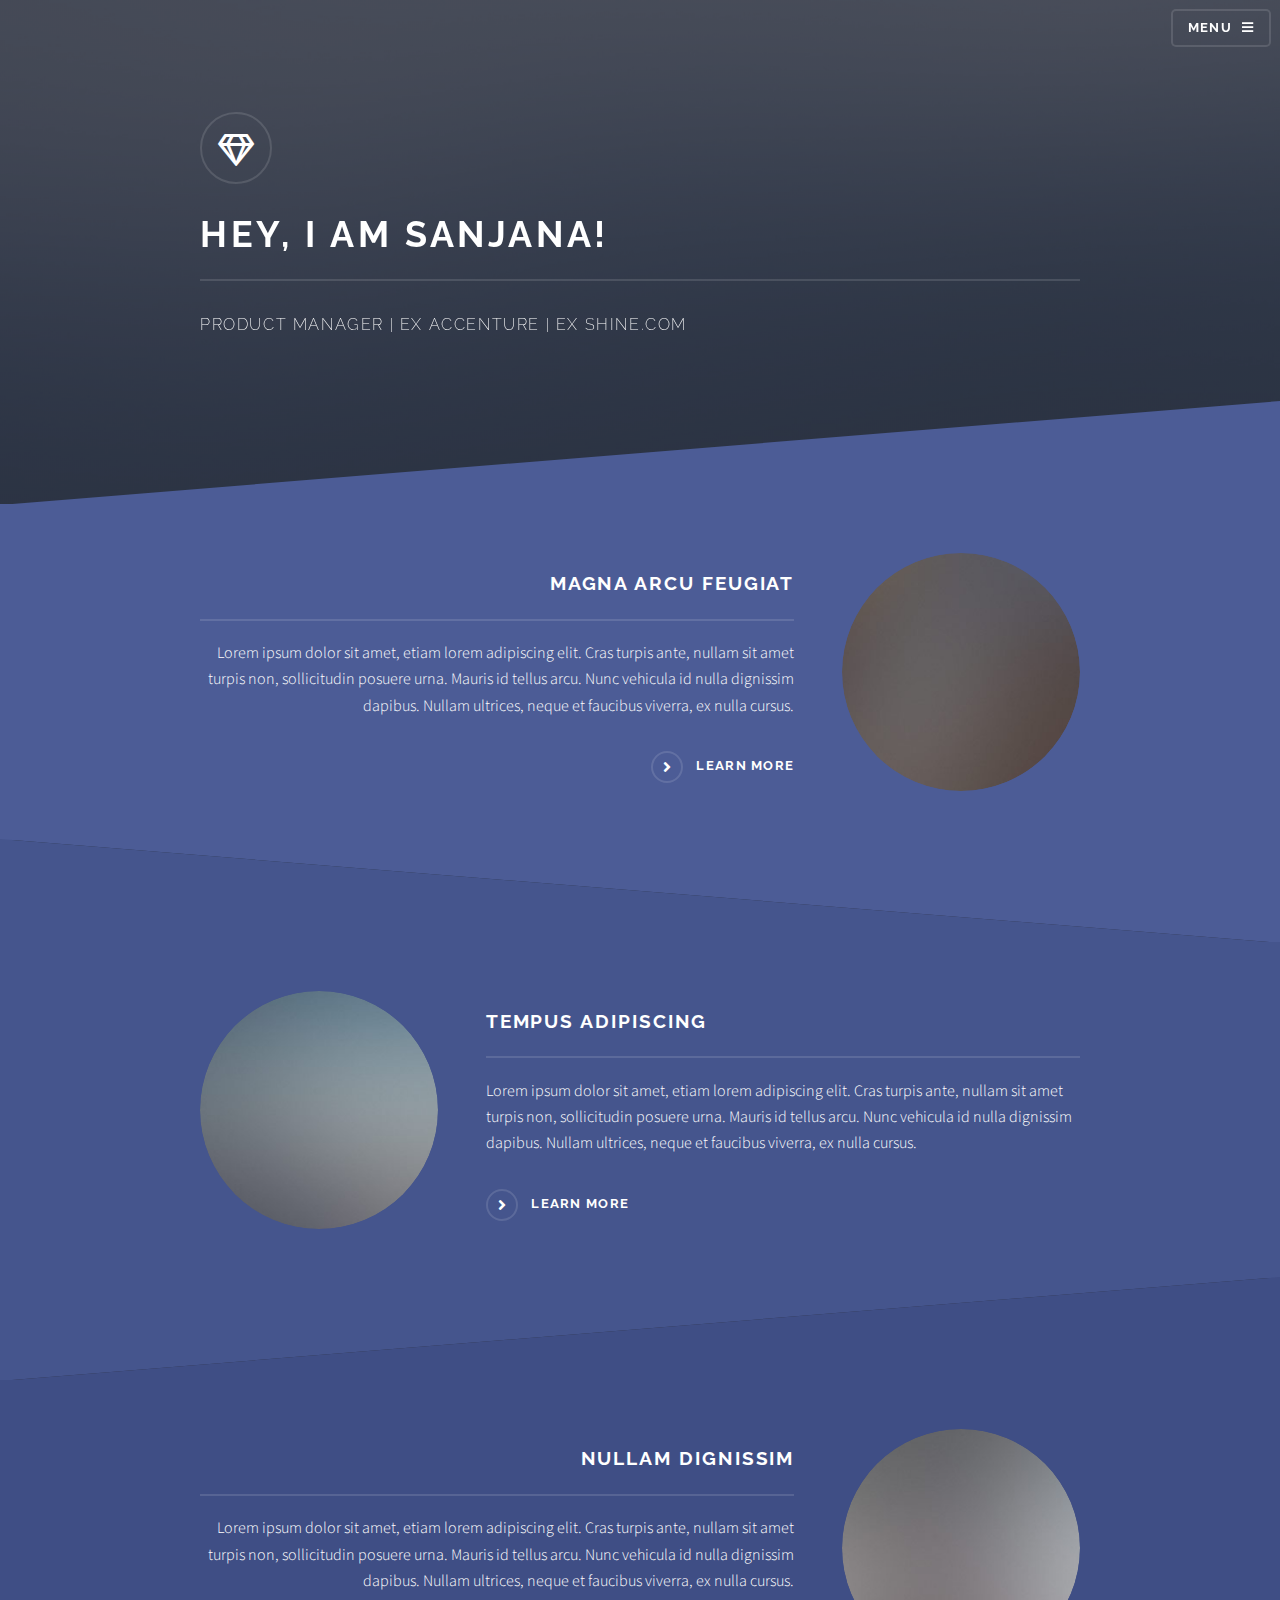
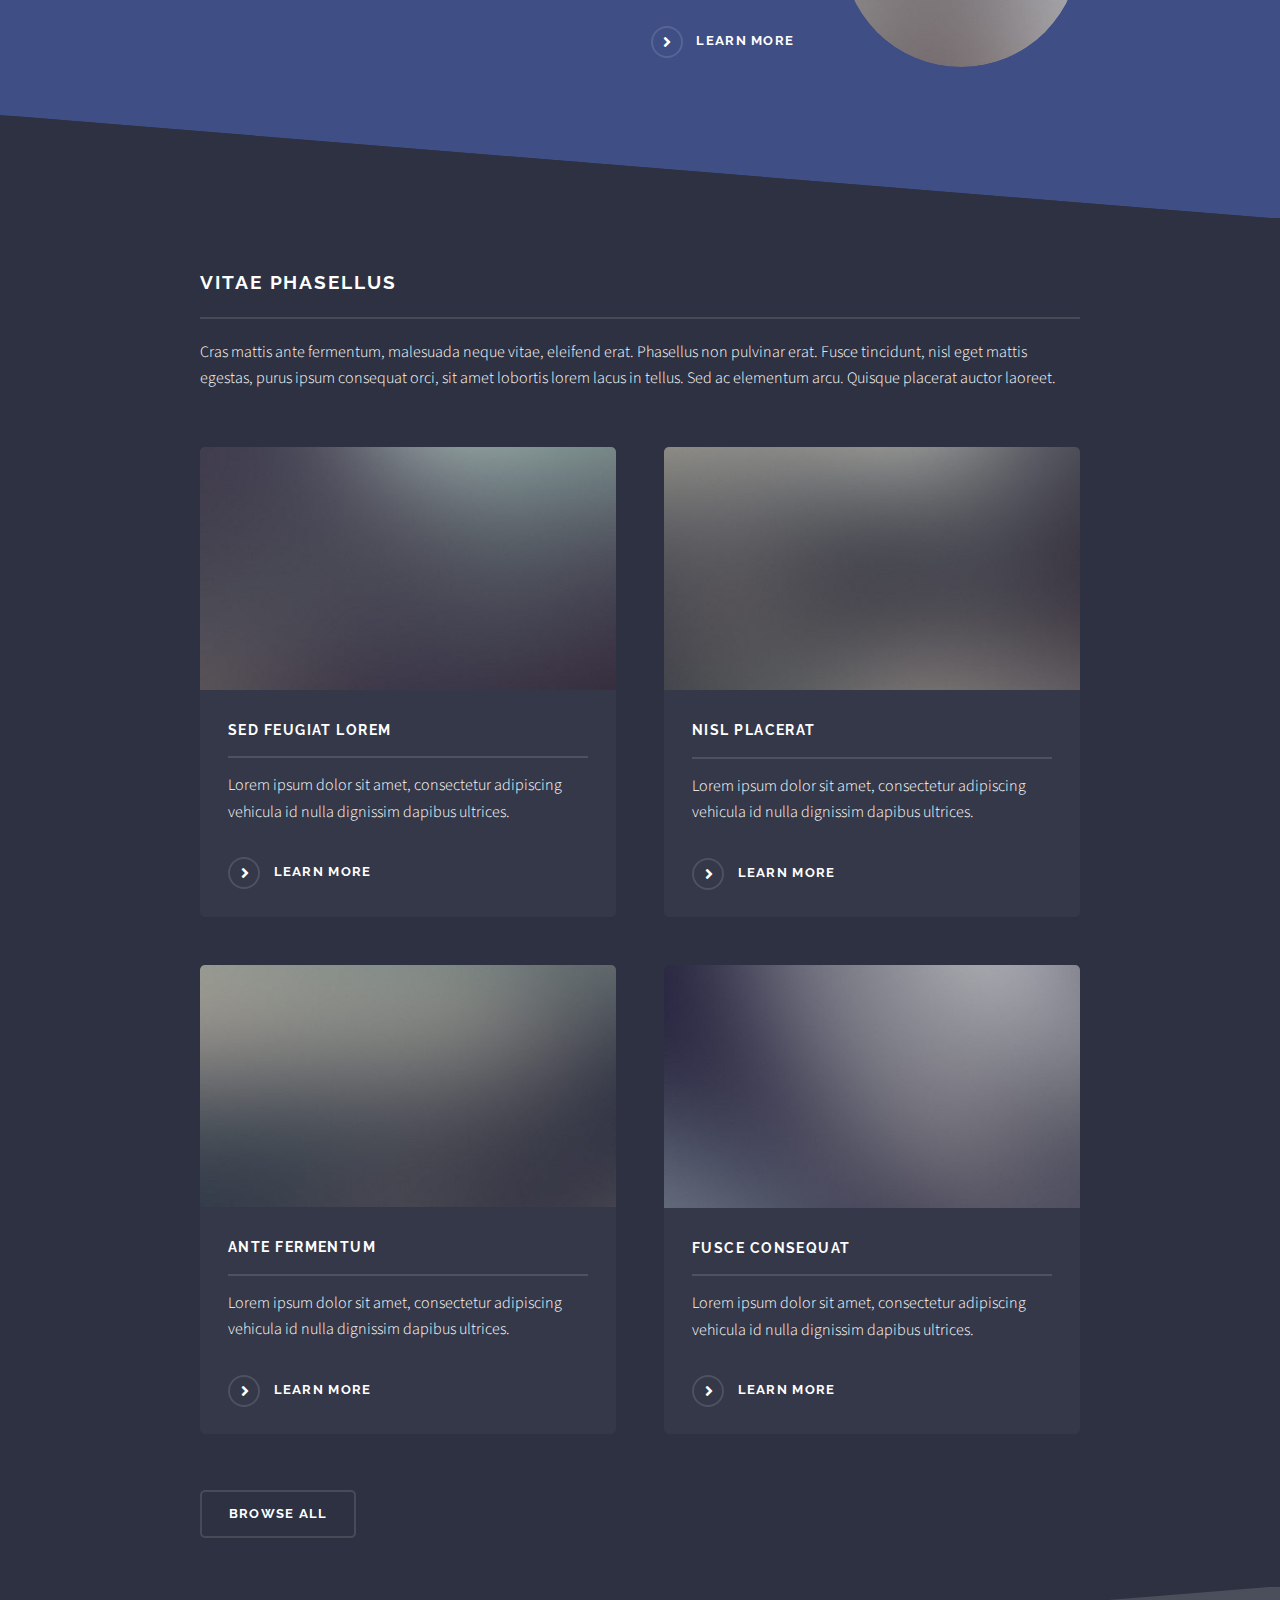
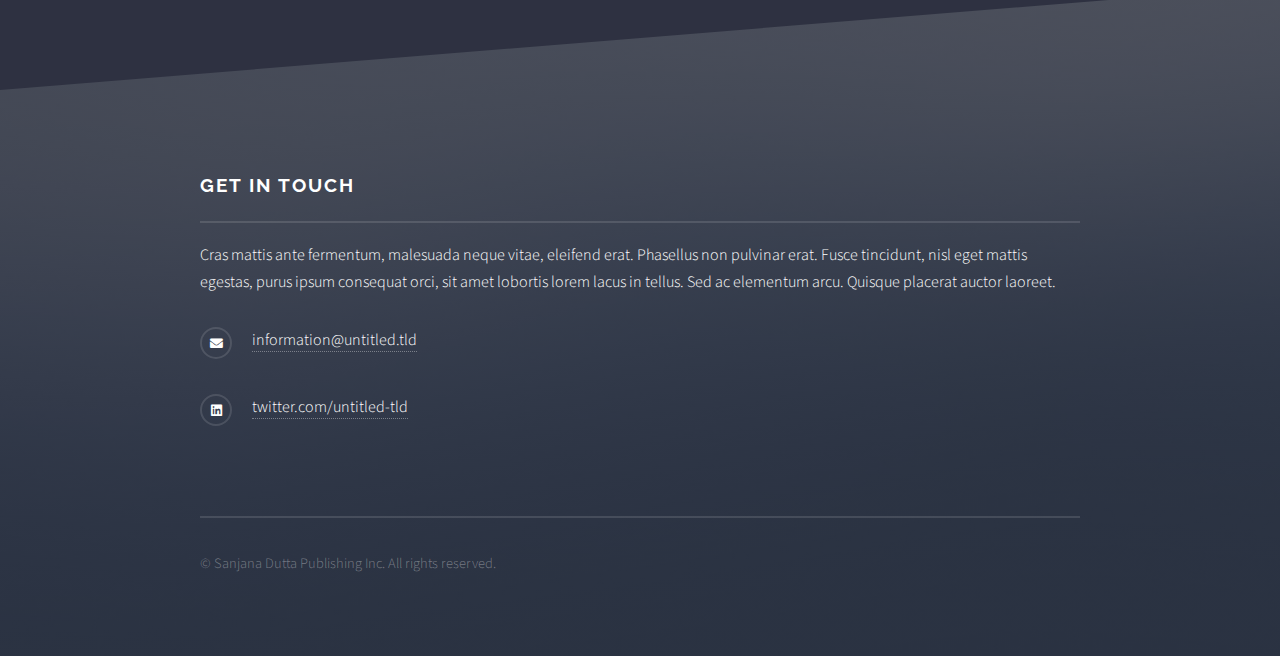
==== commit 9f7de765: "Update index.html" ====
--- a/index.html
+++ b/index.html
@@ -126,19 +126,11 @@
 							<h2 class="major">Get in touch</h2>
 							<p>Cras mattis ante fermentum, malesuada neque vitae, eleifend erat. Phasellus non pulvinar erat. Fusce tincidunt, nisl eget mattis egestas, purus ipsum consequat orci, sit amet lobortis lorem lacus in tellus. Sed ac elementum arcu. Quisque placerat auctor laoreet.</p>
 							<ul class="contact">
-								<li class="icon solid fa-home">
-									Untitled Inc<br />
-									1234 Somewhere Road Suite #2894<br />
-									Nashville, TN 00000-0000
-								</li>
-								<li class="icon solid fa-phone">(000) 000-0000</li>
 								<li class="icon solid fa-envelope"><a href="#">information@untitled.tld</a></li>
-								<li class="icon brands fa-twitter"><a href="#">twitter.com/untitled-tld</a></li>
-								<li class="icon brands fa-facebook-f"><a href="#">facebook.com/untitled-tld</a></li>
-								<li class="icon brands fa-instagram"><a href="#">instagram.com/untitled-tld</a></li>
+								<li class="icon brands fa-linkedin"><a href="#">twitter.com/untitled-tld</a></li>
 							</ul>
 							<ul class="copyright">
-								<li>&copy; Untitled Inc. All rights reserved.</li><li>Design: <a href="http://html5up.net">HTML5 UP</a></li>
+								<li>&copy; Sanjana Dutta Publishing Inc. All rights reserved.</li>
 							</ul>
 						</div>
 					</section>
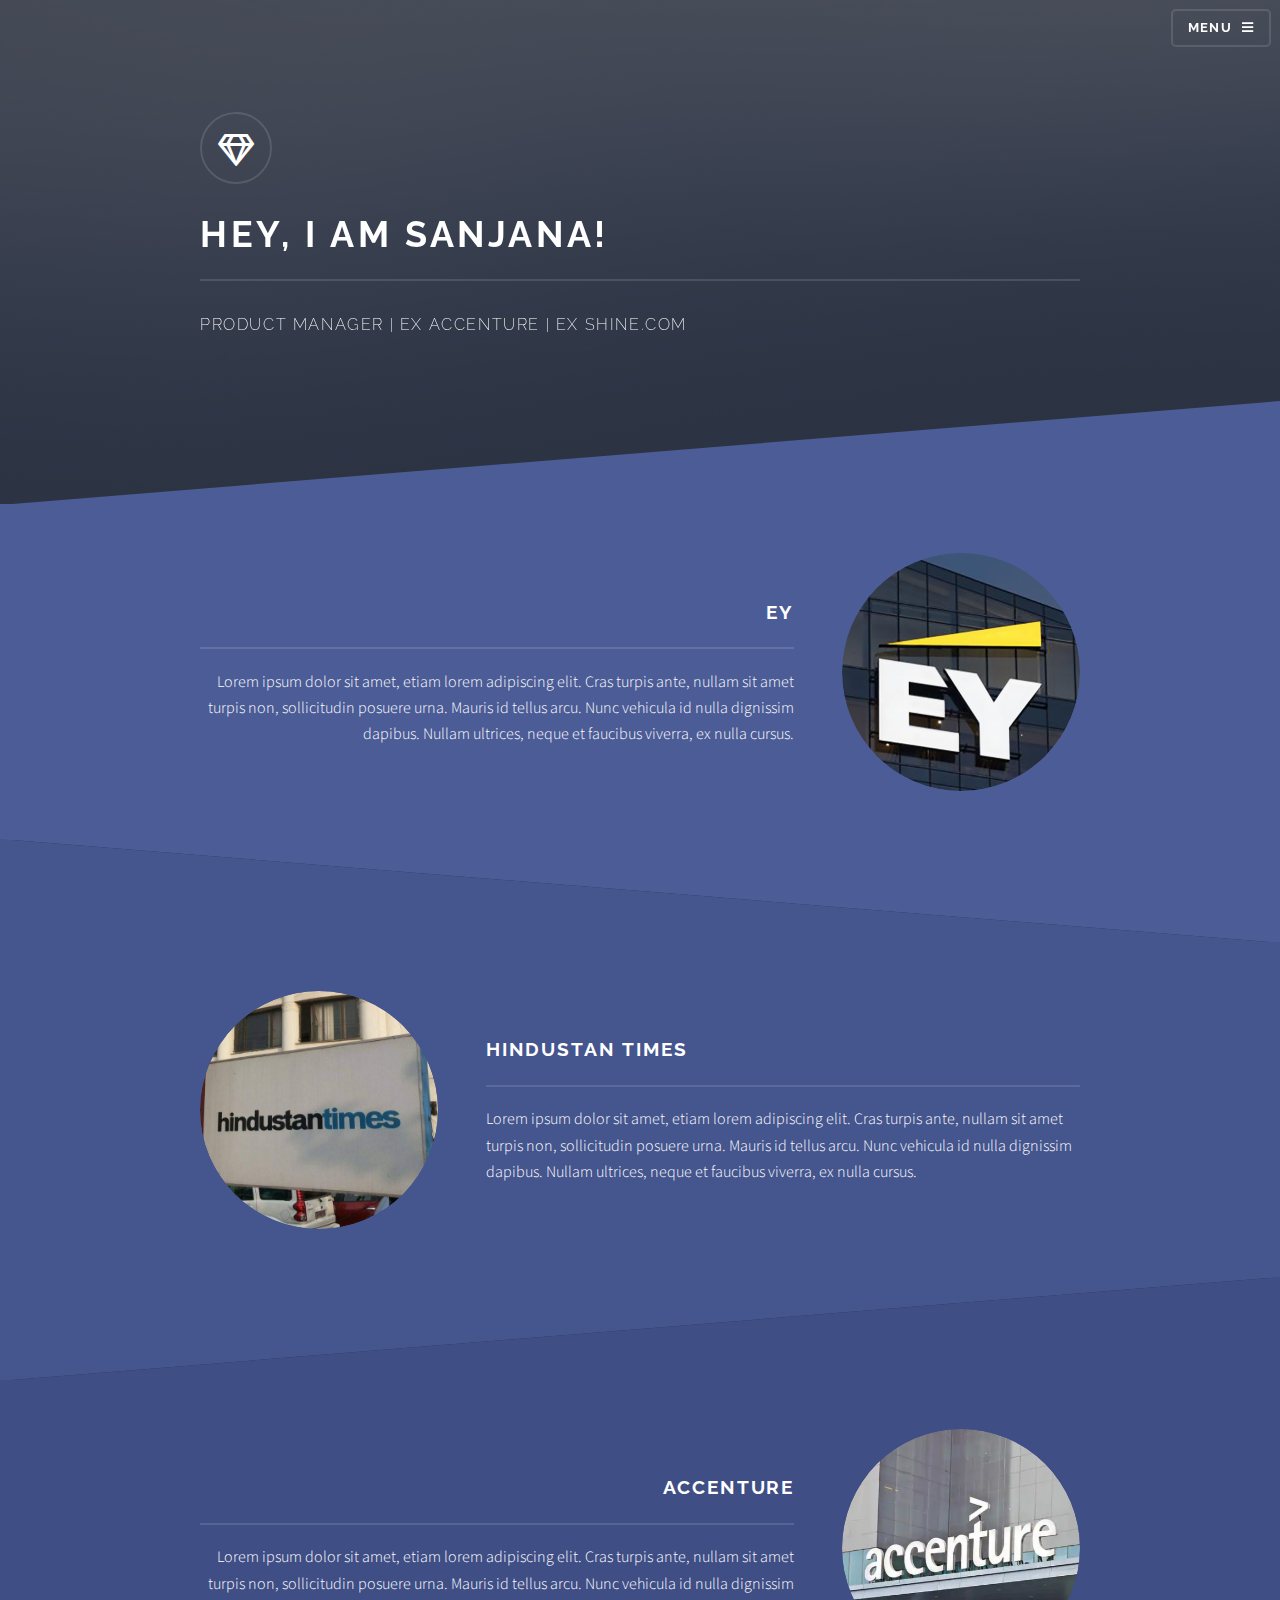
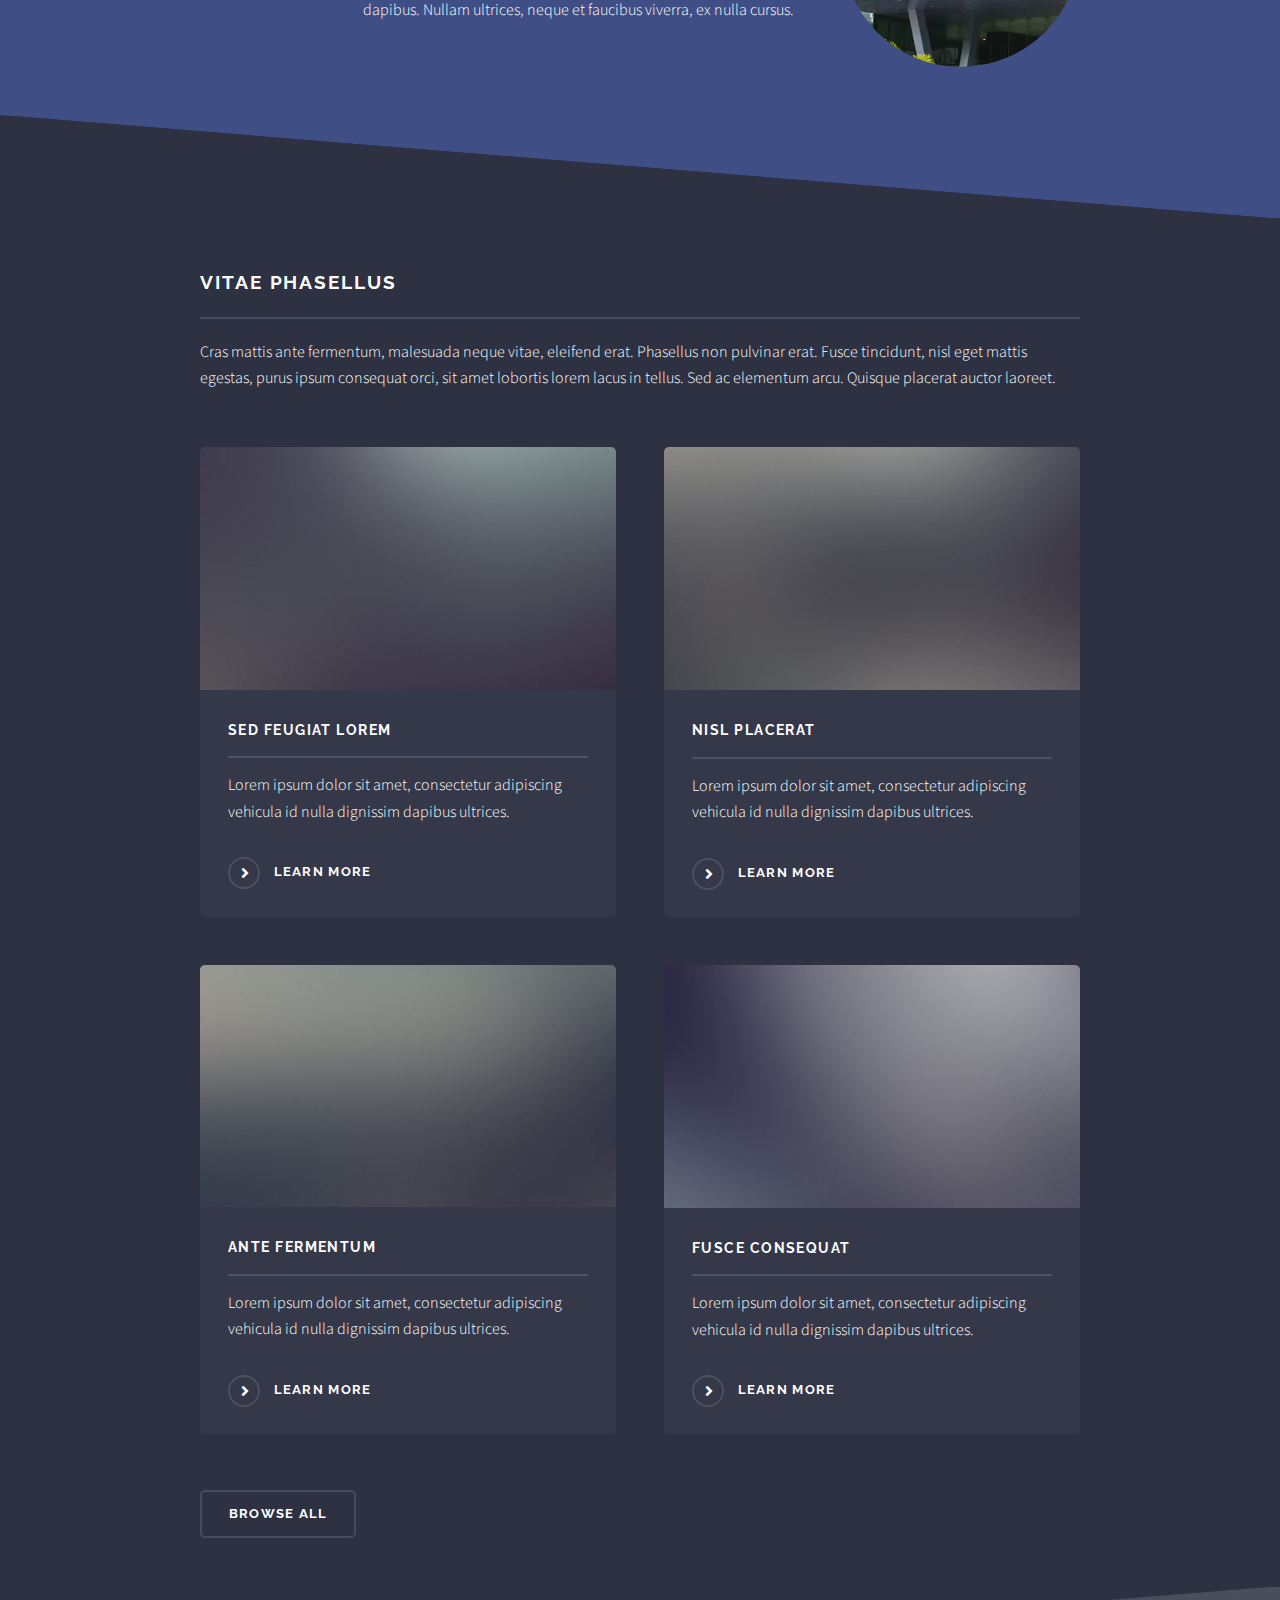
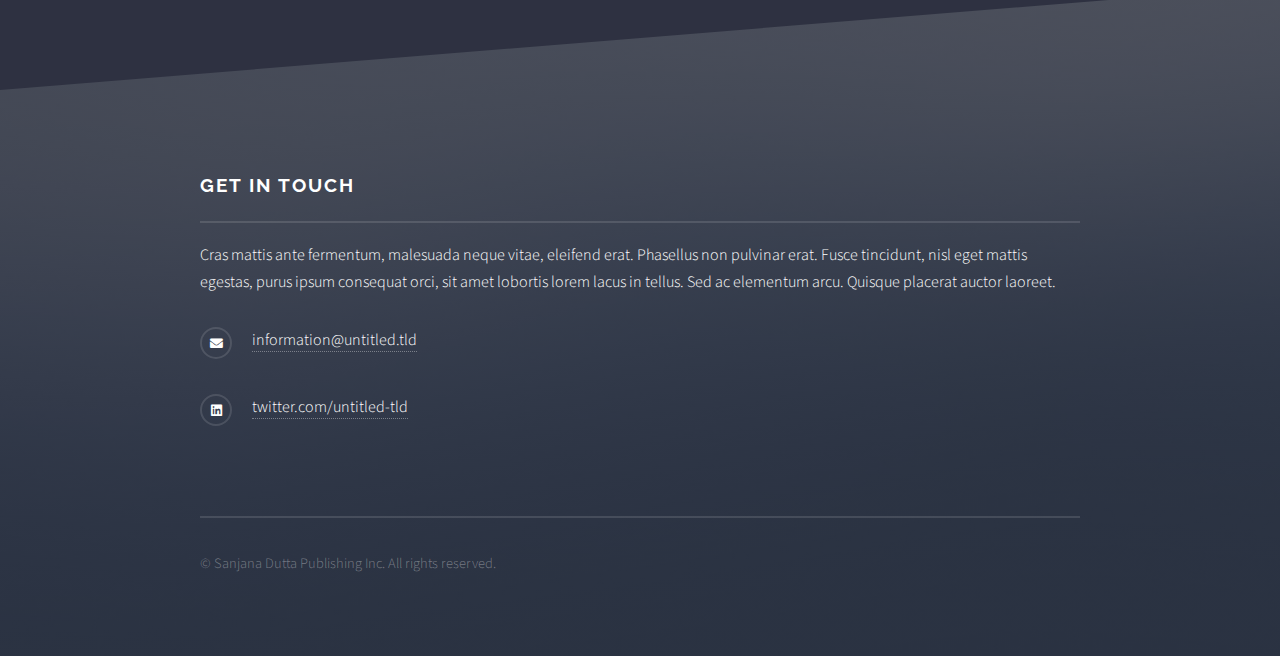
==== commit 95e002f6: "Update index.html" ====
--- a/index.html
+++ b/index.html
@@ -26,8 +26,10 @@
 							<h2>Menu</h2>
 							<ul class="links">
 								<li><a href="index.html">Home</a></li>
-								<li><a href="generic.html">Generic</a></li>
-								<li><a href="elements.html">Elements</a></li>
+								<li><a href="generic.html">Product Management</a></li>
+								<li><a href="elements.html">Personal Mentorship</a></li>
+								<li><a href="elements.html">Brand Consulting</a></li>
+								<li><a href="elements.html">Public Speaking</a></li>
 							</ul>
 							<a href="#" class="close">Close</a>
 						</div>
@@ -50,9 +52,8 @@
 								<div class="inner">
 									<a href="#" class="image"><img src="images/pic01.jpg" alt="" /></a>
 									<div class="content">
-										<h2 class="major">Magna arcu feugiat</h2>
+										<h2 class="major">EY</h2>
 										<p>Lorem ipsum dolor sit amet, etiam lorem adipiscing elit. Cras turpis ante, nullam sit amet turpis non, sollicitudin posuere urna. Mauris id tellus arcu. Nunc vehicula id nulla dignissim dapibus. Nullam ultrices, neque et faucibus viverra, ex nulla cursus.</p>
-										<a href="#" class="special">Learn more</a>
 									</div>
 								</div>
 							</section>
@@ -62,9 +63,8 @@
 								<div class="inner">
 									<a href="#" class="image"><img src="images/pic02.jpg" alt="" /></a>
 									<div class="content">
-										<h2 class="major">Tempus adipiscing</h2>
+										<h2 class="major">Hindustan Times</h2>
 										<p>Lorem ipsum dolor sit amet, etiam lorem adipiscing elit. Cras turpis ante, nullam sit amet turpis non, sollicitudin posuere urna. Mauris id tellus arcu. Nunc vehicula id nulla dignissim dapibus. Nullam ultrices, neque et faucibus viverra, ex nulla cursus.</p>
-										<a href="#" class="special">Learn more</a>
 									</div>
 								</div>
 							</section>
@@ -72,11 +72,10 @@
 						<!-- Three -->
 							<section id="three" class="wrapper spotlight style3">
 								<div class="inner">
-									<a href="#" class="image"><img src="images/pic03.jpg" alt="" /></a>
+									<a href="#" class="image"><img src="images/pic03.png" alt="" /></a>
 									<div class="content">
-										<h2 class="major">Nullam dignissim</h2>
+										<h2 class="major">Accenture</h2>
 										<p>Lorem ipsum dolor sit amet, etiam lorem adipiscing elit. Cras turpis ante, nullam sit amet turpis non, sollicitudin posuere urna. Mauris id tellus arcu. Nunc vehicula id nulla dignissim dapibus. Nullam ultrices, neque et faucibus viverra, ex nulla cursus.</p>
-										<a href="#" class="special">Learn more</a>
 									</div>
 								</div>
 							</section>
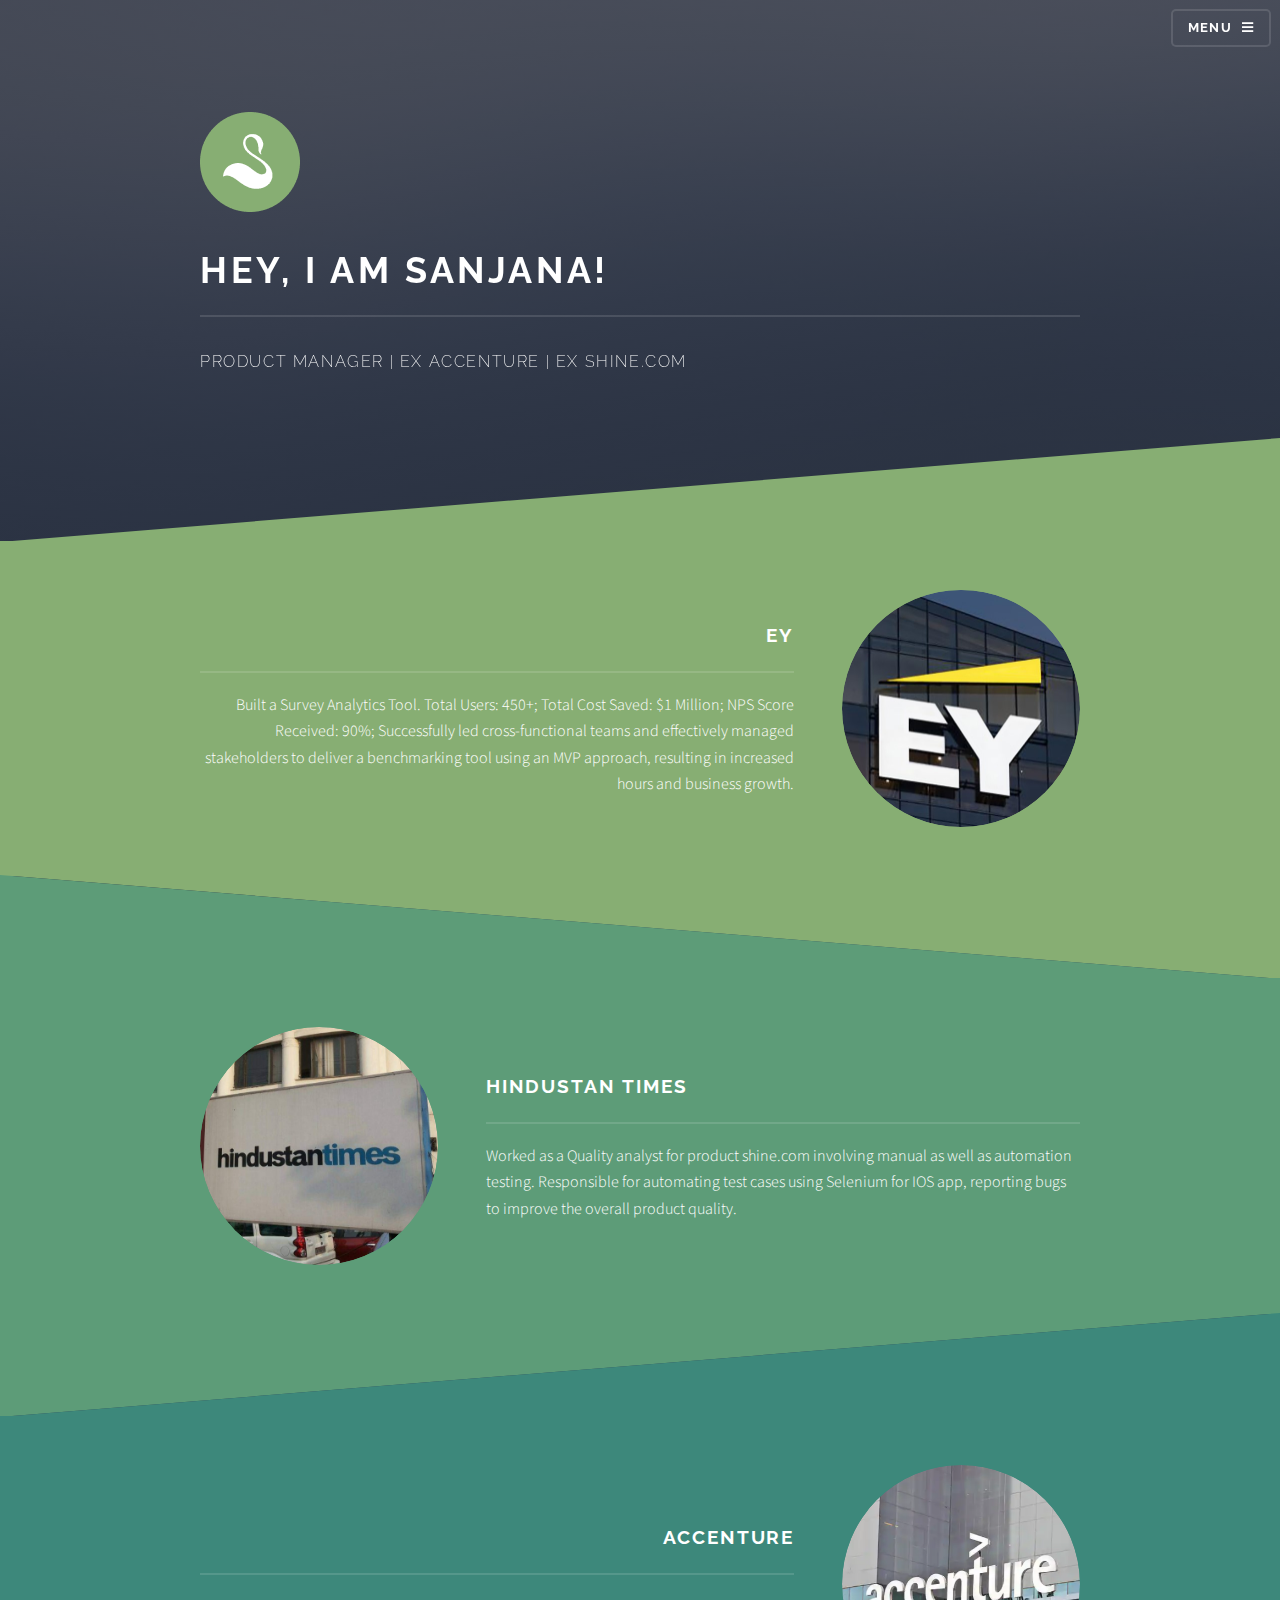
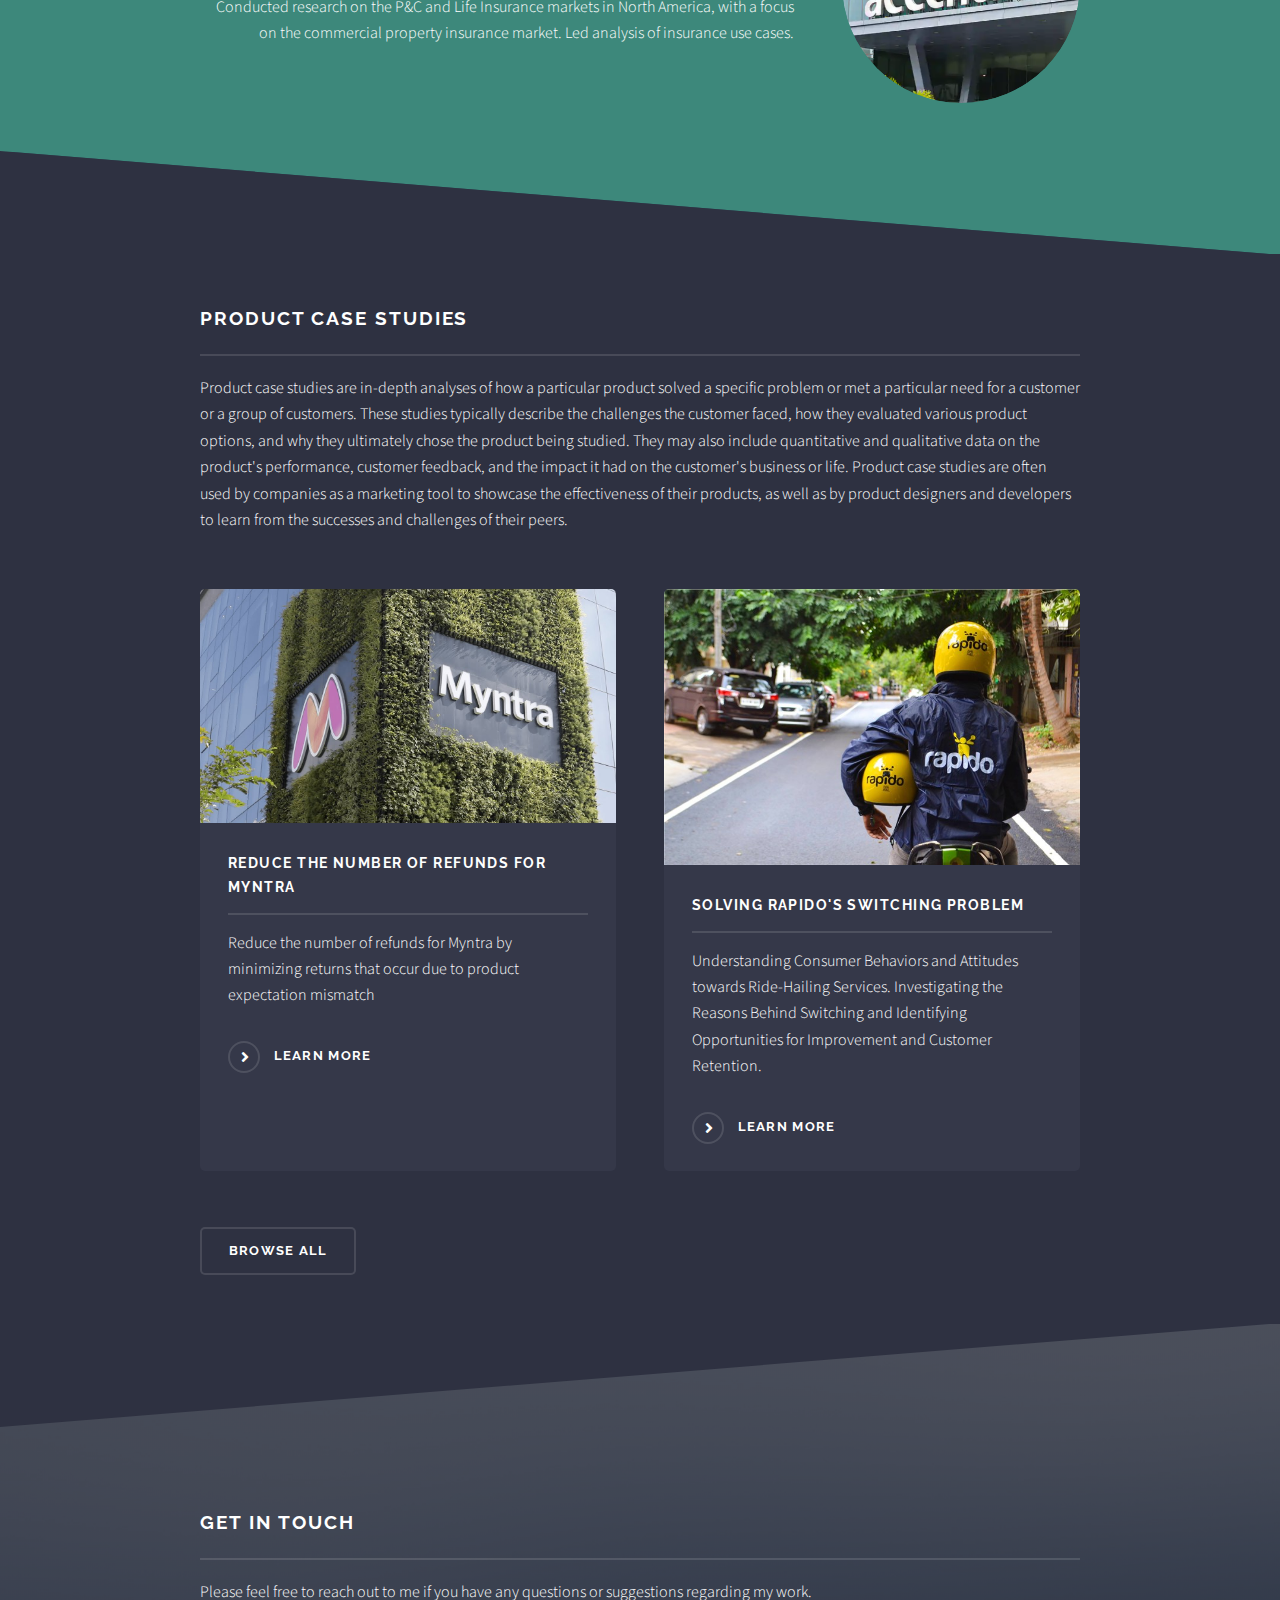
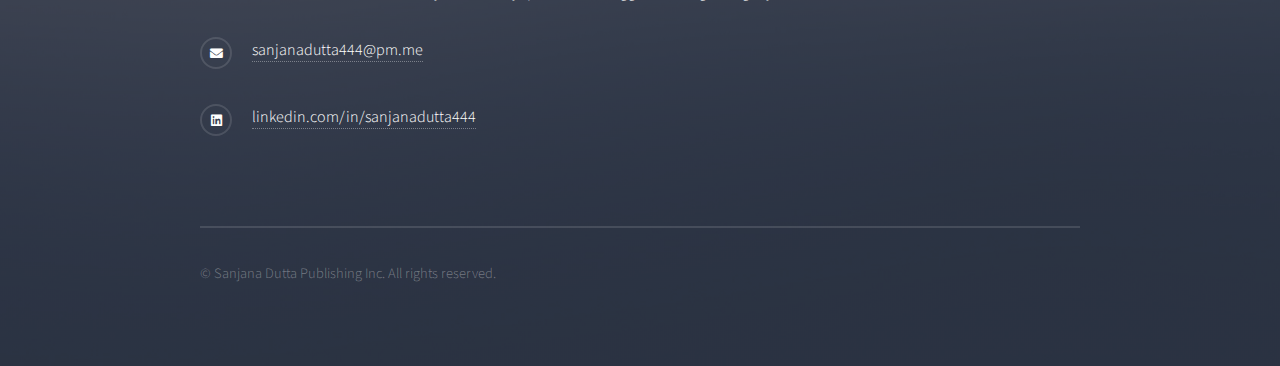
==== commit 7dc0e3c8: "modified css hex codes" ====
--- a/index.html
+++ b/index.html
@@ -14,7 +14,7 @@
 
 				<!-- Header -->
 					<header id="header" class="alt">
-						<h1><a href="index.html">Solid State</a></h1>
+						<h1><a href="index.html">Sanjana Dutta</a></h1>
 						<nav>
 							<a href="#menu">Menu</a>
 						</nav>
@@ -26,10 +26,10 @@
 							<h2>Menu</h2>
 							<ul class="links">
 								<li><a href="index.html">Home</a></li>
-								<li><a href="generic.html">Product Management</a></li>
-								<li><a href="elements.html">Personal Mentorship</a></li>
-								<li><a href="elements.html">Brand Consulting</a></li>
-								<li><a href="elements.html">Public Speaking</a></li>
+								<li><a href="#">Product Management</a></li>
+								<li><a href="#">Personal Mentorship</a></li>
+								<li><a href="#">Brand Consulting</a></li>
+								<li><a href="#">Public Speaking</a></li>
 							</ul>
 							<a href="#" class="close">Close</a>
 						</div>
@@ -38,7 +38,7 @@
 				<!-- Banner -->
 					<section id="banner">
 						<div class="inner">
-							<div class="logo"><span class="icon fa-gem"></span></div>
+							<div class="logo"><img src="images/icon.png" alt="" /></div>
 							<h2>Hey, I am Sanjana!</h2>
 							<p>Product Manager | Ex Accenture | Ex Shine.com</p>
 						</div>
@@ -53,7 +53,7 @@
 									<a href="#" class="image"><img src="images/pic01.jpg" alt="" /></a>
 									<div class="content">
 										<h2 class="major">EY</h2>
-										<p>Lorem ipsum dolor sit amet, etiam lorem adipiscing elit. Cras turpis ante, nullam sit amet turpis non, sollicitudin posuere urna. Mauris id tellus arcu. Nunc vehicula id nulla dignissim dapibus. Nullam ultrices, neque et faucibus viverra, ex nulla cursus.</p>
+										<p>Built a Survey Analytics Tool. Total Users: 450+; Total Cost Saved: $1 Million; NPS Score Received: 90%; Successfully led cross-functional teams and effectively managed stakeholders to deliver a benchmarking tool using an MVP approach, resulting in increased hours and business growth.</p>
 									</div>
 								</div>
 							</section>
@@ -64,7 +64,7 @@
 									<a href="#" class="image"><img src="images/pic02.jpg" alt="" /></a>
 									<div class="content">
 										<h2 class="major">Hindustan Times</h2>
-										<p>Lorem ipsum dolor sit amet, etiam lorem adipiscing elit. Cras turpis ante, nullam sit amet turpis non, sollicitudin posuere urna. Mauris id tellus arcu. Nunc vehicula id nulla dignissim dapibus. Nullam ultrices, neque et faucibus viverra, ex nulla cursus.</p>
+										<p>Worked as a Quality analyst for product shine.com involving manual as well as automation testing. Responsible for automating test cases using Selenium for IOS app, reporting bugs to improve the overall product quality.</p>
 									</div>
 								</div>
 							</section>
@@ -75,7 +75,7 @@
 									<a href="#" class="image"><img src="images/pic03.png" alt="" /></a>
 									<div class="content">
 										<h2 class="major">Accenture</h2>
-										<p>Lorem ipsum dolor sit amet, etiam lorem adipiscing elit. Cras turpis ante, nullam sit amet turpis non, sollicitudin posuere urna. Mauris id tellus arcu. Nunc vehicula id nulla dignissim dapibus. Nullam ultrices, neque et faucibus viverra, ex nulla cursus.</p>
+										<p>Conducted research on the P&C and Life Insurance markets in North America, with a focus on the commercial property insurance market. Led analysis of insurance use cases.</p>
 									</div>
 								</div>
 							</section>
@@ -83,31 +83,19 @@
 						<!-- Four -->
 							<section id="four" class="wrapper alt style1">
 								<div class="inner">
-									<h2 class="major">Vitae phasellus</h2>
-									<p>Cras mattis ante fermentum, malesuada neque vitae, eleifend erat. Phasellus non pulvinar erat. Fusce tincidunt, nisl eget mattis egestas, purus ipsum consequat orci, sit amet lobortis lorem lacus in tellus. Sed ac elementum arcu. Quisque placerat auctor laoreet.</p>
+									<h2 class="major">Product Case Studies</h2>
+									<p>Product case studies are in-depth analyses of how a particular product solved a specific problem or met a particular need for a customer or a group of customers. These studies typically describe the challenges the customer faced, how they evaluated various product options, and why they ultimately chose the product being studied. They may also include quantitative and qualitative data on the product's performance, customer feedback, and the impact it had on the customer's business or life. Product case studies are often used by companies as a marketing tool to showcase the effectiveness of their products, as well as by product designers and developers to learn from the successes and challenges of their peers.</p>
 									<section class="features">
 										<article>
 											<a href="#" class="image"><img src="images/pic04.jpg" alt="" /></a>
-											<h3 class="major">Sed feugiat lorem</h3>
-											<p>Lorem ipsum dolor sit amet, consectetur adipiscing vehicula id nulla dignissim dapibus ultrices.</p>
+											<h3 class="major">Reduce the number of refunds for Myntra</h3>
+											<p>Reduce the number of refunds for Myntra by minimizing returns that occur due to product expectation mismatch</p>
 											<a href="#" class="special">Learn more</a>
 										</article>
 										<article>
 											<a href="#" class="image"><img src="images/pic05.jpg" alt="" /></a>
-											<h3 class="major">Nisl placerat</h3>
-											<p>Lorem ipsum dolor sit amet, consectetur adipiscing vehicula id nulla dignissim dapibus ultrices.</p>
-											<a href="#" class="special">Learn more</a>
-										</article>
-										<article>
-											<a href="#" class="image"><img src="images/pic06.jpg" alt="" /></a>
-											<h3 class="major">Ante fermentum</h3>
-											<p>Lorem ipsum dolor sit amet, consectetur adipiscing vehicula id nulla dignissim dapibus ultrices.</p>
-											<a href="#" class="special">Learn more</a>
-										</article>
-										<article>
-											<a href="#" class="image"><img src="images/pic07.jpg" alt="" /></a>
-											<h3 class="major">Fusce consequat</h3>
-											<p>Lorem ipsum dolor sit amet, consectetur adipiscing vehicula id nulla dignissim dapibus ultrices.</p>
+											<h3 class="major">Solving Rapido's switching problem</h3>
+											<p>Understanding Consumer Behaviors and Attitudes towards Ride-Hailing Services. Investigating the Reasons Behind Switching and Identifying Opportunities for Improvement and Customer Retention.</p>
 											<a href="#" class="special">Learn more</a>
 										</article>
 									</section>
@@ -123,10 +111,10 @@
 					<section id="footer">
 						<div class="inner">
 							<h2 class="major">Get in touch</h2>
-							<p>Cras mattis ante fermentum, malesuada neque vitae, eleifend erat. Phasellus non pulvinar erat. Fusce tincidunt, nisl eget mattis egestas, purus ipsum consequat orci, sit amet lobortis lorem lacus in tellus. Sed ac elementum arcu. Quisque placerat auctor laoreet.</p>
+							<p>Please feel free to reach out to me if you have any questions or suggestions regarding my work.</p>
 							<ul class="contact">
-								<li class="icon solid fa-envelope"><a href="#">information@untitled.tld</a></li>
-								<li class="icon brands fa-linkedin"><a href="#">twitter.com/untitled-tld</a></li>
+								<li class="icon solid fa-envelope"><a href="#">sanjanadutta444@pm.me</a></li>
+								<li class="icon brands fa-linkedin"><a href="#">linkedin.com/in/sanjanadutta444</a></li>
 							</ul>
 							<ul class="copyright">
 								<li>&copy; Sanjana Dutta Publishing Inc. All rights reserved.</li>
--- a/assets/css/main.css
+++ b/assets/css/main.css
@@ -99,7 +99,7 @@
 	}
 
 	body {
-		background-color: #2e3141;
+		background-color: #2F4858;
 		background-image: linear-gradient(to top, rgba(46, 49, 65, 0.8), rgba(46, 49, 65, 0.8)), url("../../images/bg.jpg");
 		background-size: auto,  cover;
@@ -3767,19 +3767,19 @@
 			}
 
 		.wrapper.spotlight {
-			background-color: #4c5c96;
+			background-color: #87AE73;
 		}
 
 			.wrapper.spotlight:before, .wrapper.spotlight:after {
-				background-image: url("data:image/svg+xml;charset=utf8,%3Csvg xmlns='http://www.w3.org/2000/svg' width='100' height='100' viewBox='0 0 100 100' preserveAspectRatio='none'%3E%3Cpolygon points='0,100 100,0 100,100' style='fill:%234c5c96%3B' /%3E%3C/svg%3E");
+				background-image: url("data:image/svg+xml;charset=utf8,%3Csvg xmlns='http://www.w3.org/2000/svg' width='100' height='100' viewBox='0 0 100 100' preserveAspectRatio='none'%3E%3Cpolygon points='0,100 100,0 100,100' style='fill:%2387AE73%3B' /%3E%3C/svg%3E");
 			}
 
 			.wrapper.spotlight:before {
-				box-shadow: inset 0 -1px 0 0 #4c5c96, 0 1px 0 0 #4c5c96;
+				box-shadow: inset 0 -1px 0 0 #87AE73, 0 1px 0 0 #87AE73;
 			}
 
 			.wrapper.spotlight:after {
-				box-shadow: inset 0 -1px 0 0 #4c5c96, 0 1px 0 0 #4c5c96;
+				box-shadow: inset 0 -1px 0 0 #87AE73, 0 1px 0 0 #87AE73;
 			}
 
 			.wrapper.spotlight .inner {
@@ -3828,35 +3828,35 @@
 			}
 
 			.wrapper.spotlight.style2 {
-				background-color: #45558d;
+				background-color: #5D9C78;
 			}
 
 				.wrapper.spotlight.style2:before, .wrapper.spotlight.style2:after {
-					background-image: url("data:image/svg+xml;charset=utf8,%3Csvg xmlns='http://www.w3.org/2000/svg' width='100' height='100' viewBox='0 0 100 100' preserveAspectRatio='none'%3E%3Cpolygon points='0,100 100,0 100,100' style='fill:%2345558d%3B' /%3E%3C/svg%3E");
+					background-image: url("data:image/svg+xml;charset=utf8,%3Csvg xmlns='http://www.w3.org/2000/svg' width='100' height='100' viewBox='0 0 100 100' preserveAspectRatio='none'%3E%3Cpolygon points='0,100 100,0 100,100' style='fill:%235D9C78%3B' /%3E%3C/svg%3E");
 				}
 
 				.wrapper.spotlight.style2:before {
-					box-shadow: inset 0 -1px 0 0 #45558d, 0 1px 0 0 #45558d;
+					box-shadow: inset 0 -1px 0 0 #5D9C78, 0 1px 0 0 #5D9C78;
 				}
 
 				.wrapper.spotlight.style2:after {
-					box-shadow: inset 0 -1px 0 0 #45558d, 0 1px 0 0 #45558d;
+					box-shadow: inset 0 -1px 0 0 #5D9C78, 0 1px 0 0 #5D9C78;
 				}
 
 			.wrapper.spotlight.style3 {
-				background-color: #3f4e85;
+				background-color: #3D887B;
 			}
 
 				.wrapper.spotlight.style3:before, .wrapper.spotlight.style3:after {
-					background-image: url("data:image/svg+xml;charset=utf8,%3Csvg xmlns='http://www.w3.org/2000/svg' width='100' height='100' viewBox='0 0 100 100' preserveAspectRatio='none'%3E%3Cpolygon points='0,100 100,0 100,100' style='fill:%233f4e85%3B' /%3E%3C/svg%3E");
+					background-image: url("data:image/svg+xml;charset=utf8,%3Csvg xmlns='http://www.w3.org/2000/svg' width='100' height='100' viewBox='0 0 100 100' preserveAspectRatio='none'%3E%3Cpolygon points='0,100 100,0 100,100' style='fill:%233D887B%3B' /%3E%3C/svg%3E");
 				}
 
 				.wrapper.spotlight.style3:before {
-					box-shadow: inset 0 -1px 0 0 #3f4e85, 0 1px 0 0 #3f4e85;
+					box-shadow: inset 0 -1px 0 0 #3D887B, 0 1px 0 0 #3D887B;
 				}
 
 				.wrapper.spotlight.style3:after {
-					box-shadow: inset 0 -1px 0 0 #3f4e85, 0 1px 0 0 #3f4e85;
+					box-shadow: inset 0 -1px 0 0 #3D887B, 0 1px 0 0 #3D887B;
 				}
 
 			.wrapper.spotlight.style4 {
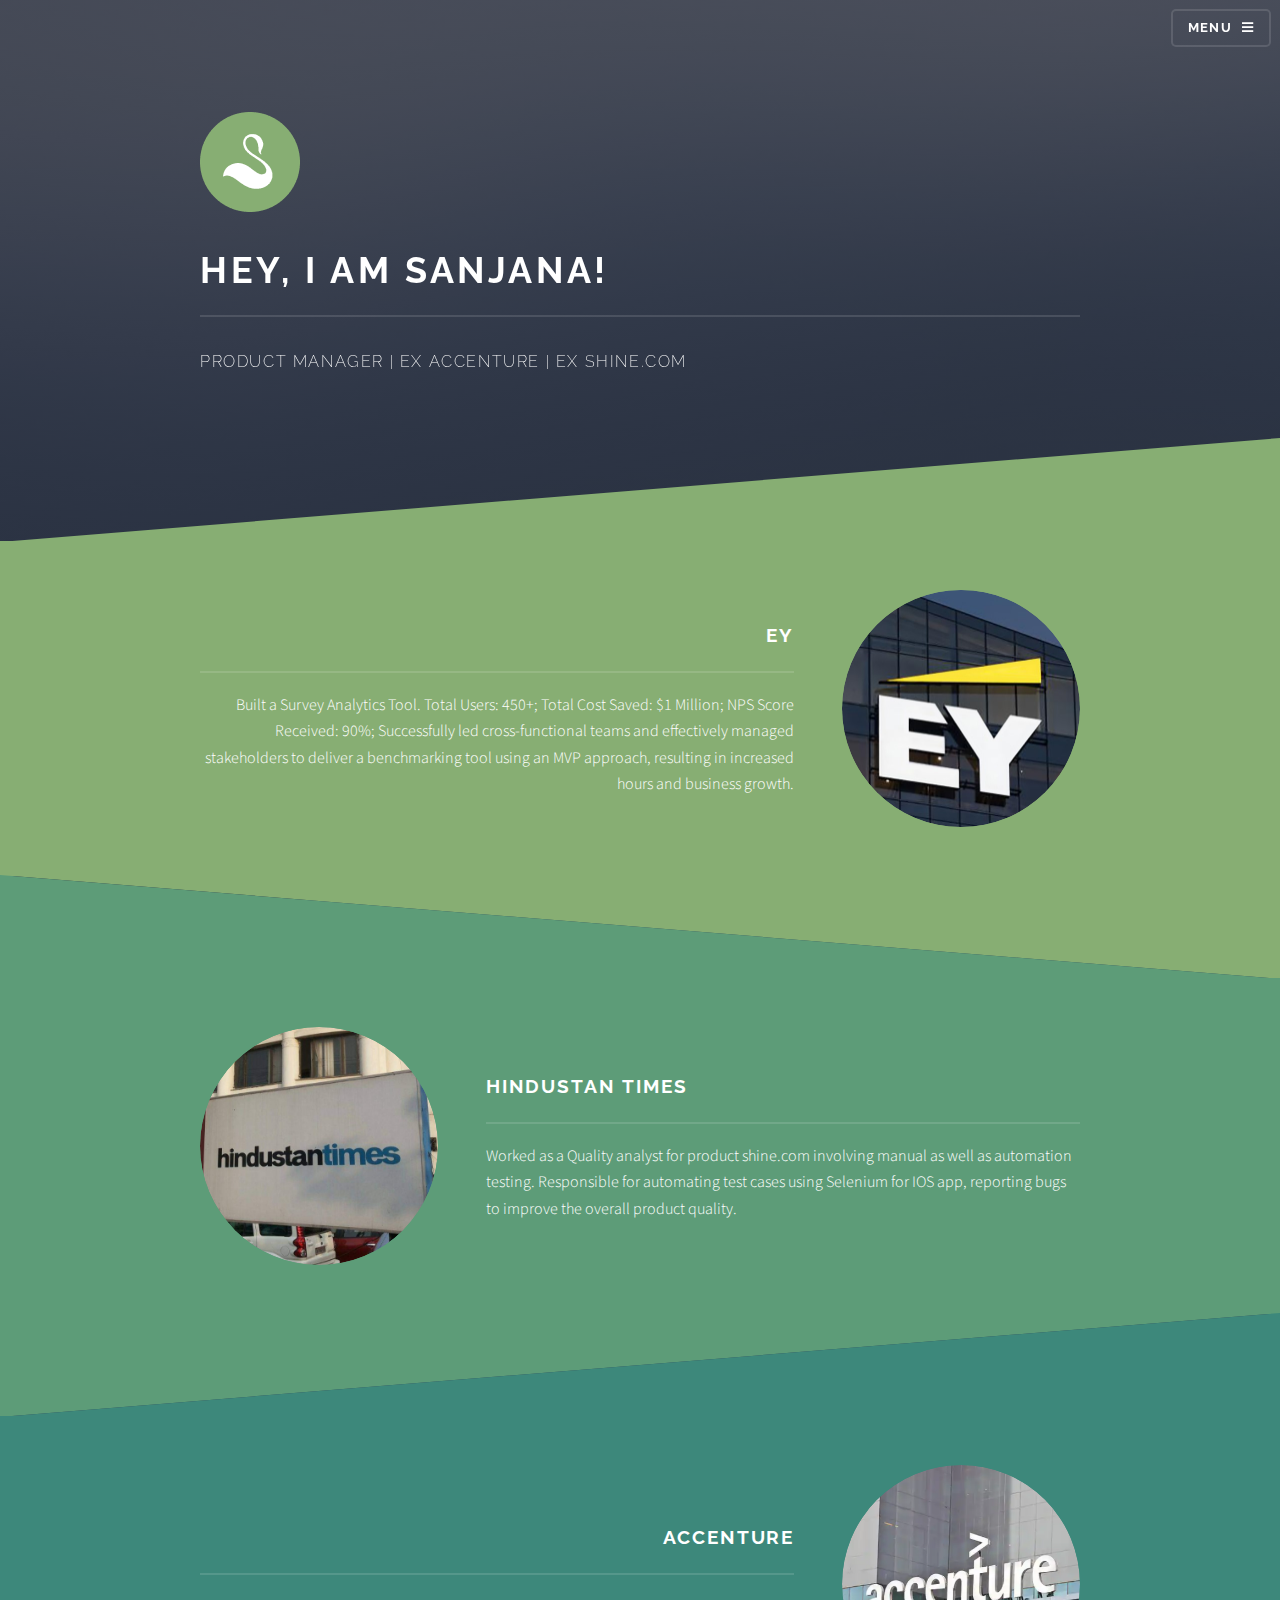
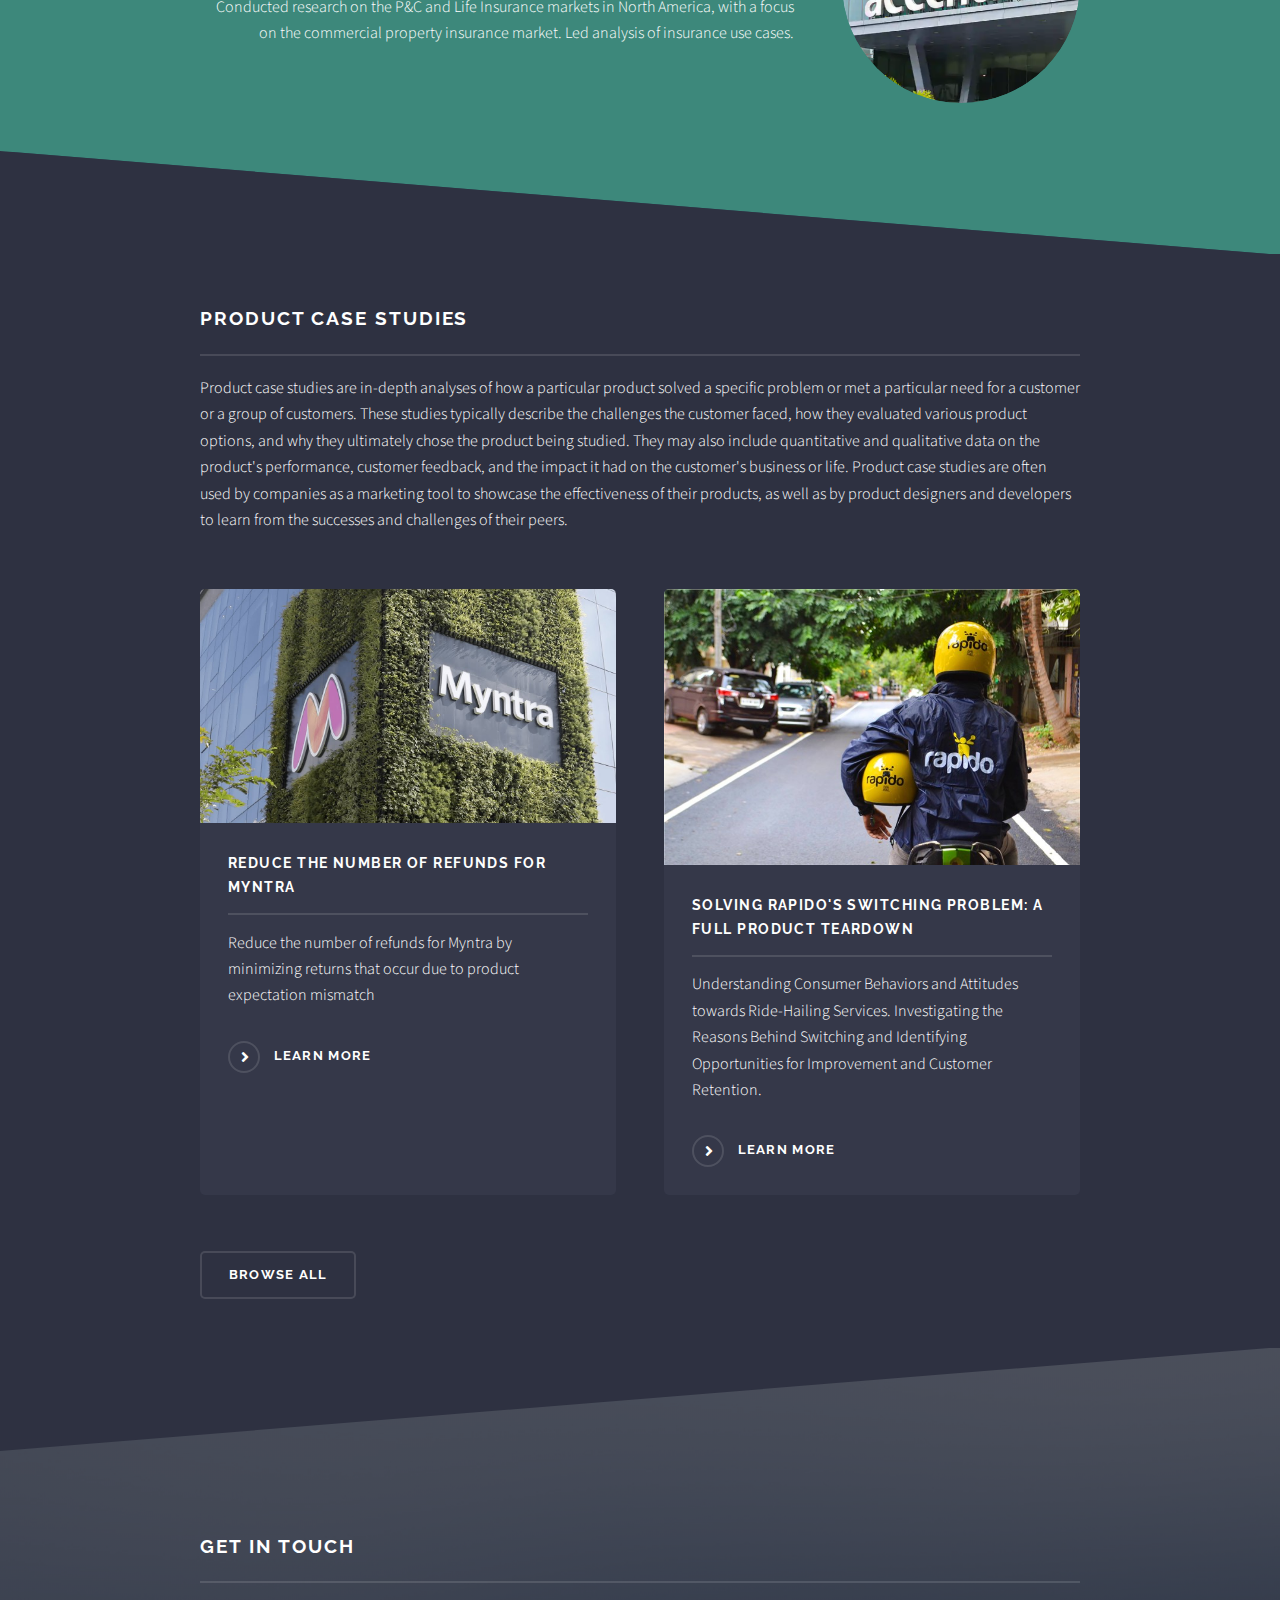
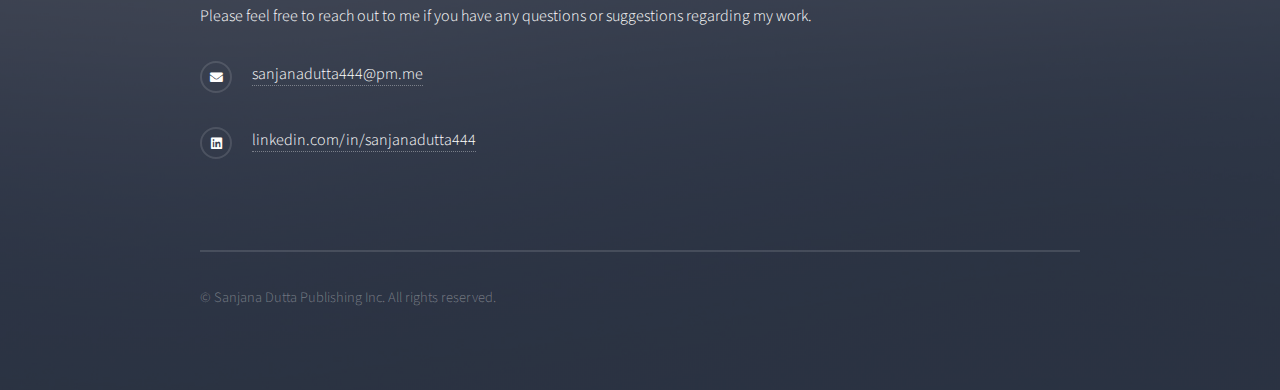
==== commit 1c0dc060: "fix links 2" ====
--- a/index.html
+++ b/index.html
@@ -90,13 +90,13 @@
 											<a href="#" class="image"><img src="images/pic04.jpg" alt="" /></a>
 											<h3 class="major">Reduce the number of refunds for Myntra</h3>
 											<p>Reduce the number of refunds for Myntra by minimizing returns that occur due to product expectation mismatch</p>
-											<a href="#" class="special">Learn more</a>
+											<a href="https://docs.google.com/document/d/e/2PACX-1vQjZJR82eA_huFYfLVK_N2OscTa1W508T-Wqro3i0mfUWpfBPj0g9v6dZQfYX0KrKCfyZm4b2k3o-Fh/pub" class="special">Learn more</a>
 										</article>
 										<article>
 											<a href="#" class="image"><img src="images/pic05.jpg" alt="" /></a>
-											<h3 class="major">Solving Rapido's switching problem</h3>
+											<h3 class="major">Solving Rapido's switching problem: A full product teardown</h3>
 											<p>Understanding Consumer Behaviors and Attitudes towards Ride-Hailing Services. Investigating the Reasons Behind Switching and Identifying Opportunities for Improvement and Customer Retention.</p>
-											<a href="#" class="special">Learn more</a>
+											<a href="https://docs.google.com/presentation/d/e/2PACX-1vTXTes4nFoubn5ZUuMngcU4Hwb-ExxTYTkZyG0mYu6Vr4FJ8fXw8ZMqtr00KrffDoS7fIiF4U01LxAY/embed?slide=id.g95a6cd650b_0_31" class="special">Learn more</a>
 										</article>
 									</section>
 									<ul class="actions">
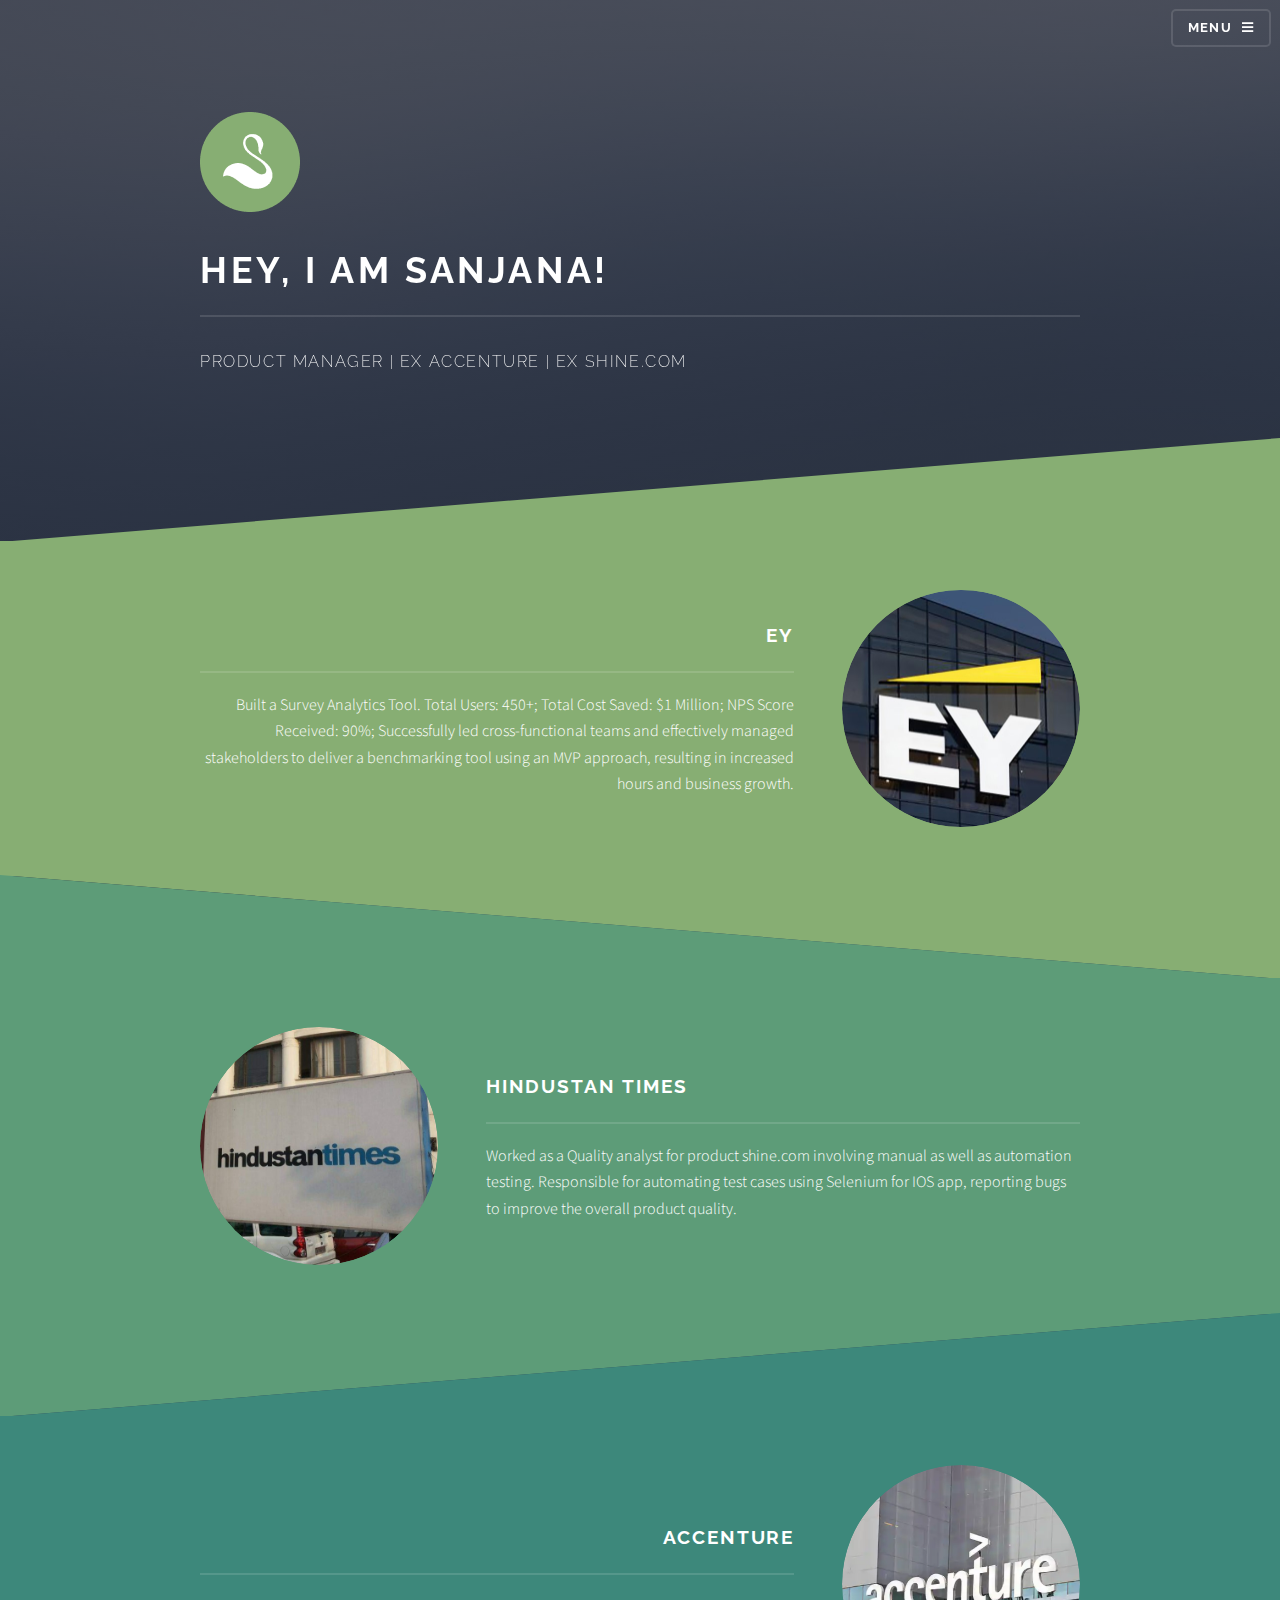
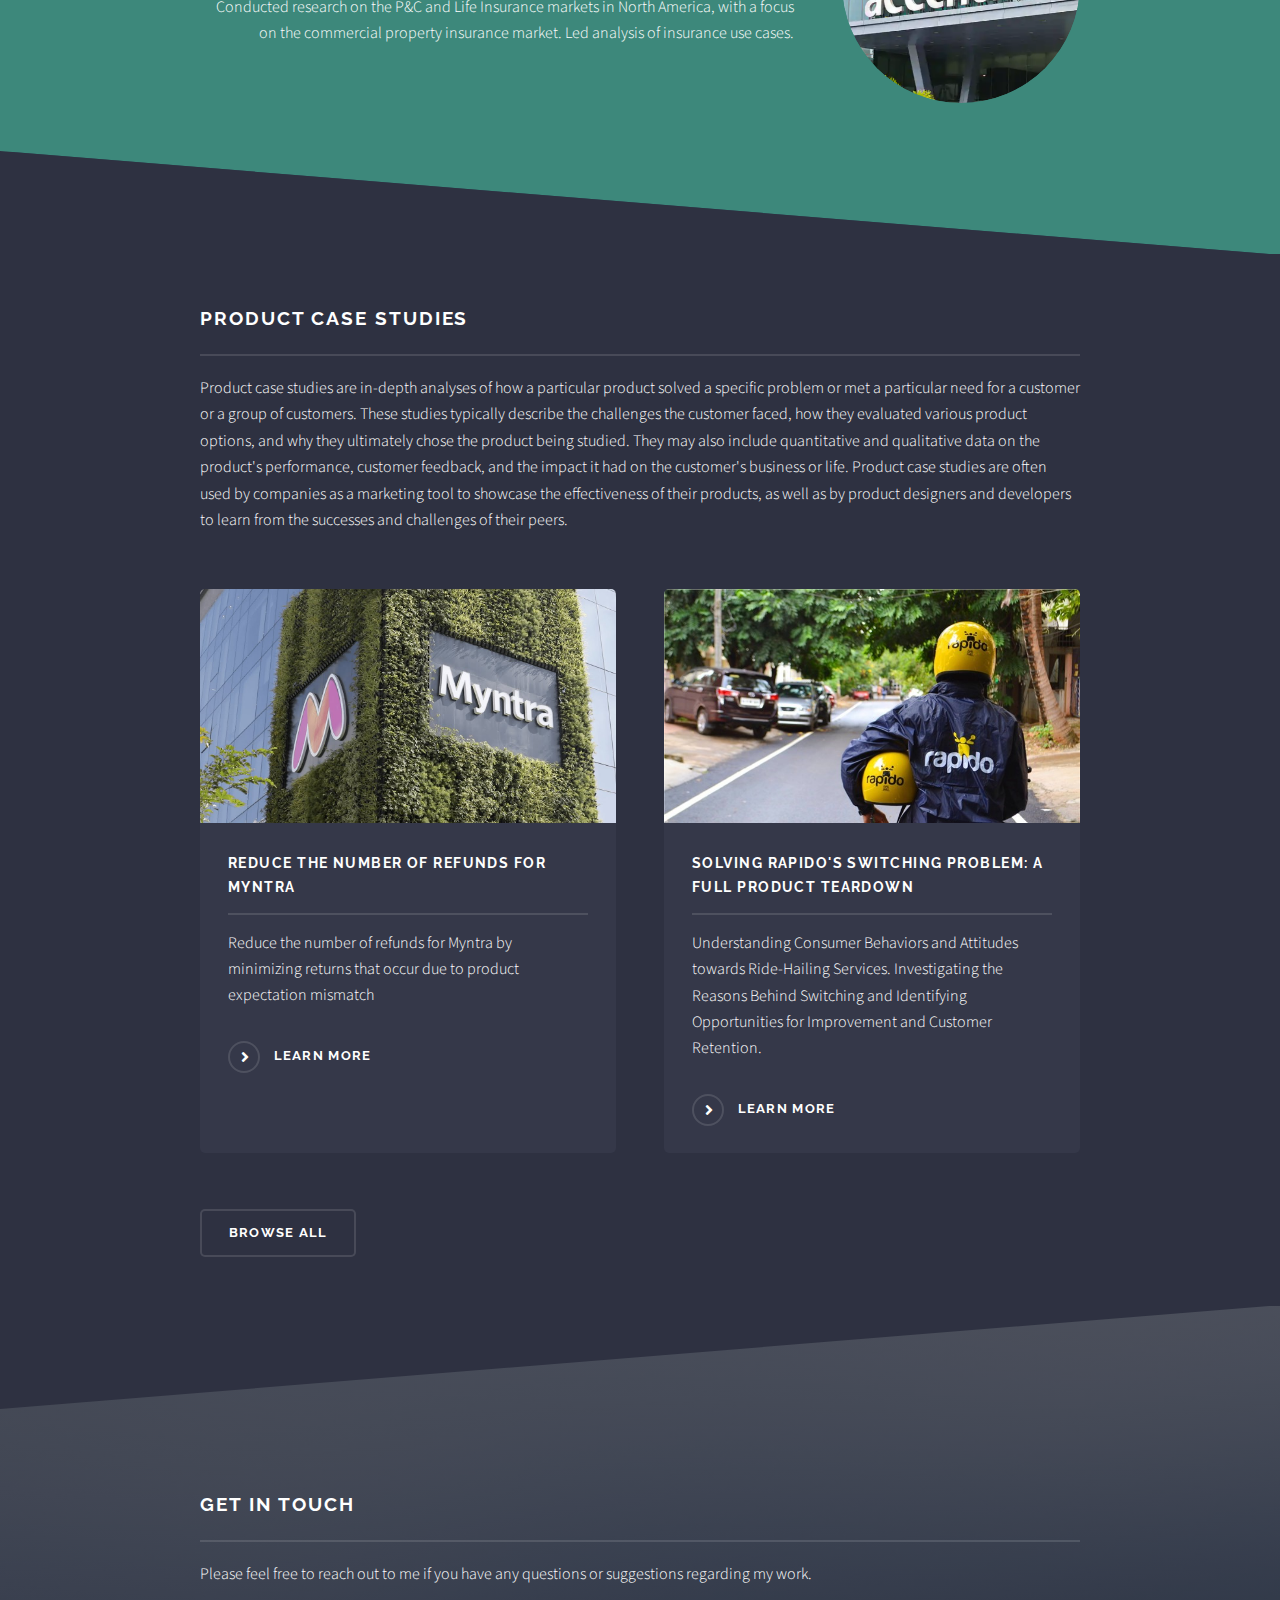
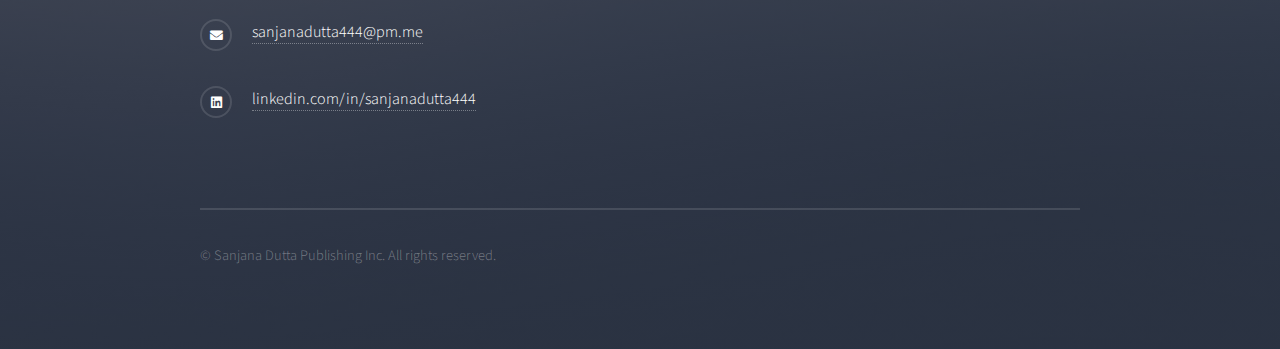
==== commit 88495ad6: "new page added" ====
--- a/index.html
+++ b/index.html
@@ -26,7 +26,7 @@
 							<h2>Menu</h2>
 							<ul class="links">
 								<li><a href="index.html">Home</a></li>
-								<li><a href="#">Product Management</a></li>
+								<li><a href="product-management.html">Product Management</a></li>
 								<li><a href="#">Personal Mentorship</a></li>
 								<li><a href="#">Brand Consulting</a></li>
 								<li><a href="#">Public Speaking</a></li>
@@ -100,7 +100,7 @@
 										</article>
 									</section>
 									<ul class="actions">
-										<li><a href="#" class="button">Browse All</a></li>
+										<li><a href="product-management.html" class="button">Browse All</a></li>
 									</ul>
 								</div>
 							</section>
